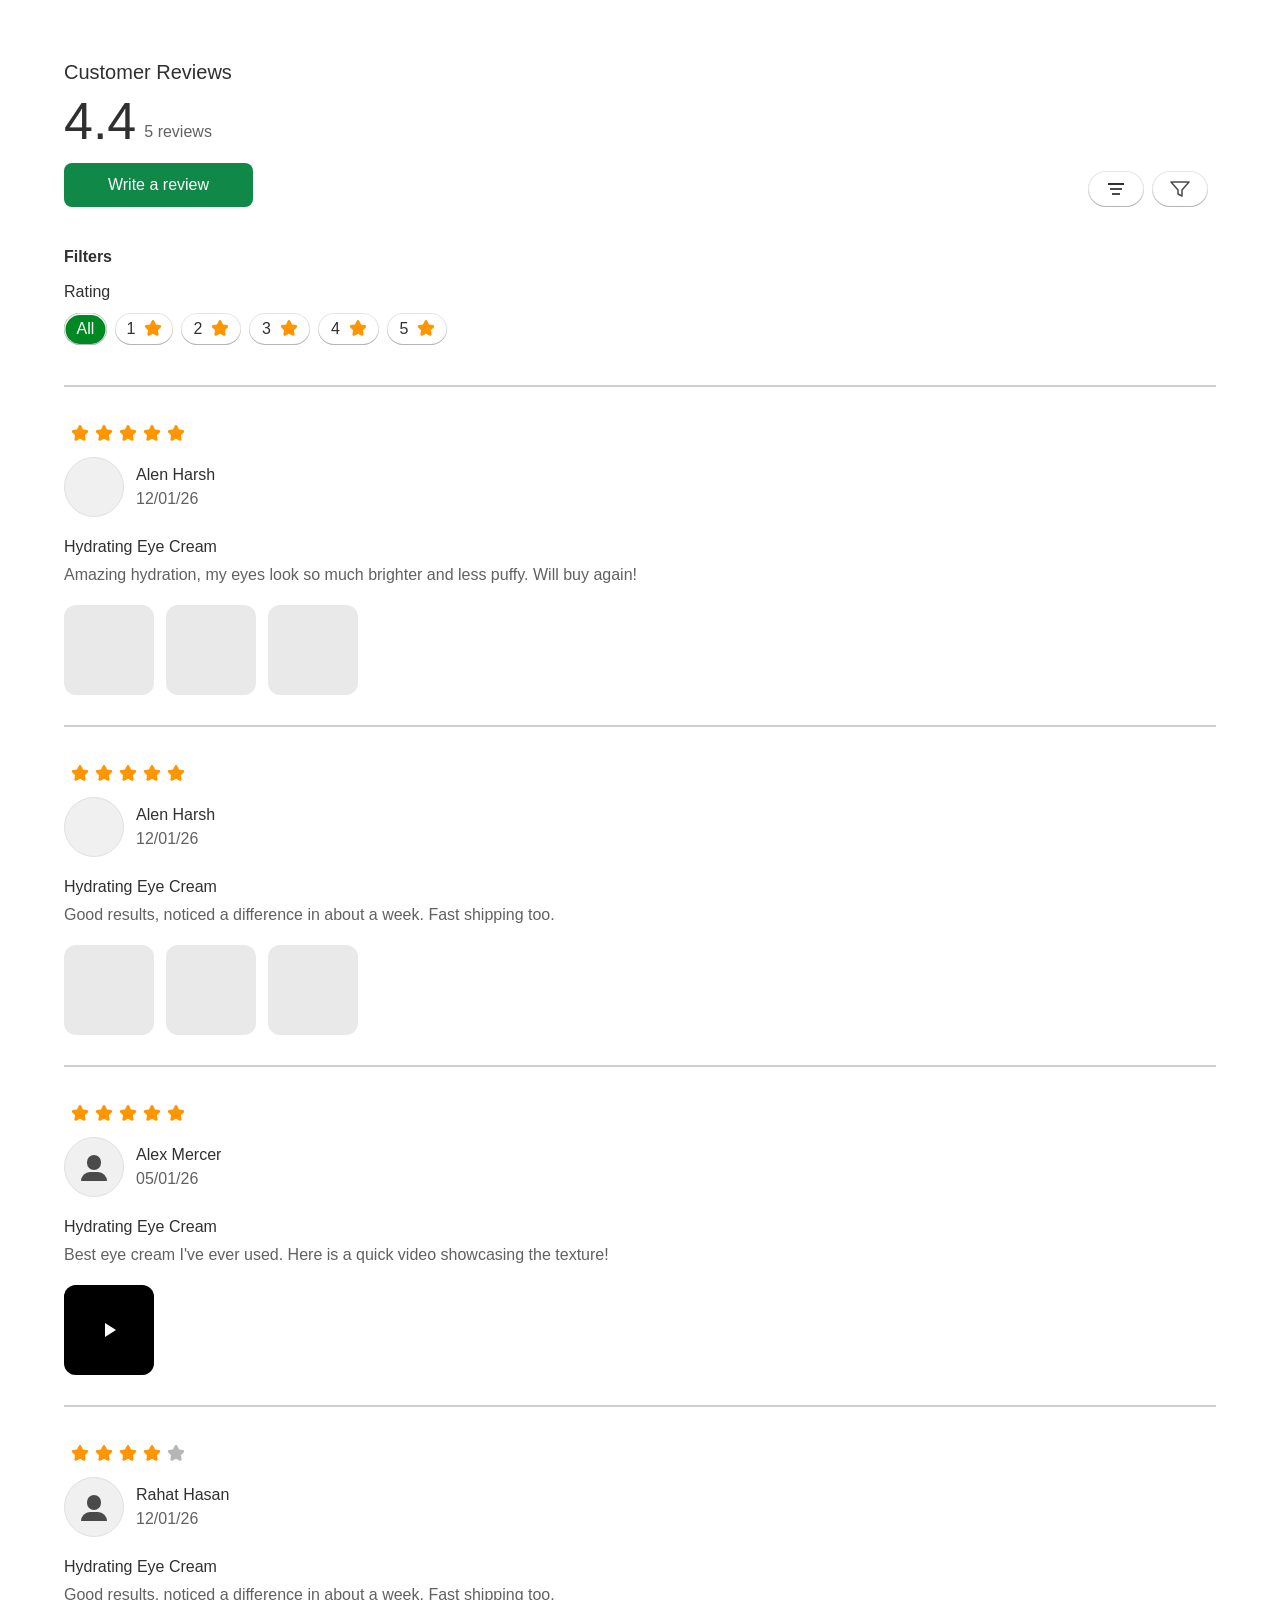
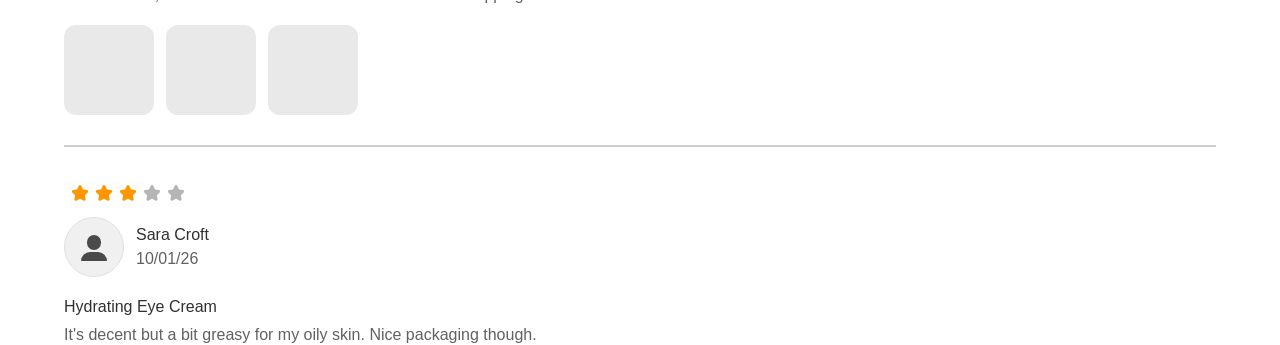
==== section-4/index.html @ df237d64 "updated sections" ====
<!doctype html>
<html lang="en">

<head>
    <meta charset="utf-8" />
    <title>Customer Reviews</title>
    <link rel="stylesheet" href="style.css">
</head>

<body>
    <style>
        [data-section="qorix-review-quick-review-widget"] {
            ---color-primray: #1c1c1c;
            ---color-secondary: #008923;
            ---color-gray: #616161;
        }
    </style>
    <section data-section="qorix-review-quick-review-widget">

        <div class="qr-frame">
            <div class="qr-container">
                <div class="qr-header">
                    <div class="qr-header-left">
                        <div class="qr-header-title-block">
                            <div class="qr-header-title-container">
                                <div class="qr-header-title">Customer Reviews</div>
                            </div>
                            <div class="qr-rating-row">
                                <div class="qr-rating-num-container">
                                    <span class="qr-rating-num">4.9</span>
                                </div>
                                <span class="qr-rating-meta">24 reviews</span>
                            </div>
                        </div>
                        <button class="qr-btn-green">
                            <span class="qr-btn-text">Write a review</span>
                        </button>
                    </div>
                    <div class="qr-header-right">
                        <button class="qr-icon-pill" title="Sort" id="qr-sort-btn">
                            <div class="qr-icon-sort">
                                <div class="qr-vector-sort-1"></div>
                                <div class="qr-vector-sort-3"></div>
                                <div class="qr-vector-sort-2"></div>
                            </div>
                        </button>
                        <button class="qr-icon-pill" title="Filter">
                            <svg class="qr-icon-filter" viewBox="0 0 24 24" fill="none"
                                xmlns="http://www.w3.org/2000/svg">
                                <path d="M3 5h18l-7 8v6l-4-2v-4z" stroke="#4A4A4A" stroke-width="1.5"
                                    stroke-linecap="round" stroke-linejoin="round" />
                            </svg>
                        </button>
                        <div class="qr-menu hidden" id="qr-sort-menu">
                            <button class="qr-menu-item active" data-sort="highest">
                                <div class="qr-menu-item-blank"></div>
                                <span class="qr-menu-item-text">Highest rating</span>
                            </button>
                            <button class="qr-menu-item" data-sort="lowest">
                                <div class="qr-menu-item-blank"></div>
                                <span class="qr-menu-item-text">Lowest rating</span>
                            </button>
                            <button class="qr-menu-item" data-sort="only-pictures">
                                <div class="qr-menu-item-blank"></div>
                                <span class="qr-menu-item-text">Only pictures</span>
                            </button>
                            <button class="qr-menu-item" data-sort="pictures-first">
                                <div class="qr-menu-item-blank"></div>
                                <span class="qr-menu-item-text">Pictures first</span>
                            </button>
                            <button class="qr-menu-item" data-sort="videos-first">
                                <div class="qr-menu-item-blank"></div>
                                <span class="qr-menu-item-text">Videos first</span>
                            </button>
                            <button class="qr-menu-item" data-sort="most-helpful">
                                <div class="qr-menu-item-blank"></div>
                                <span class="qr-menu-item-text">Most helpful</span>
                            </button>
                        </div>
                    </div>
                </div>

                <div class="qr-content-area">
                    <div class="qr-filters">
                        <div class="qr-filters-title">Filters</div>
                        <div class="qr-rating-filter-container">
                            <div class="qr-rating-label">Rating</div>
                            <div class="qr-filter-pills">
                                <button class="qr-pill qr-pill-all" data-filter="All">All</button>
                                <button class="qr-pill qr-pill-1" data-filter="1">1
                                    <div class="qr-star-filled">
                                        <svg width="24" height="24" viewBox="0 0 24 24" fill="none"
                                            xmlns="http://www.w3.org/2000/svg">
                                            <path
                                                d="M13.3536 4.94761C12.81 3.80761 11.19 3.80761 10.6464 4.94761L8.97842 8.44201L5.13962 8.94721C3.88922 9.11281 3.38762 10.6536 4.30322 11.5224L7.11122 14.1888L6.40682 17.9952C6.17642 19.236 7.48802 20.1888 8.59682 19.5876L12 17.7396L15.4032 19.5876C16.512 20.1888 17.8236 19.236 17.5932 17.9952L16.8888 14.1888L19.6968 11.5224C20.6112 10.6536 20.1108 9.11281 18.8604 8.94721L15.0204 8.44201L13.3536 4.94761Z"
                                                fill="#FF9500" />
                                        </svg>
                                    </div>
                                </button>
                                <button class="qr-pill qr-pill-2" data-filter="2">2
                                    <div class="qr-star-filled">
                                        <svg width="24" height="24" viewBox="0 0 24 24" fill="none"
                                            xmlns="http://www.w3.org/2000/svg">
                                            <path
                                                d="M13.3536 4.94761C12.81 3.80761 11.19 3.80761 10.6464 4.94761L8.97842 8.44201L5.13962 8.94721C3.88922 9.11281 3.38762 10.6536 4.30322 11.5224L7.11122 14.1888L6.40682 17.9952C6.17642 19.236 7.48802 20.1888 8.59682 19.5876L12 17.7396L15.4032 19.5876C16.512 20.1888 17.8236 19.236 17.5932 17.9952L16.8888 14.1888L19.6968 11.5224C20.6112 10.6536 20.1108 9.11281 18.8604 8.94721L15.0204 8.44201L13.3536 4.94761Z"
                                                fill="#FF9500" />
                                        </svg>
                                    </div>
                                </button>
                                <button class="qr-pill qr-pill-3" data-filter="3">3
                                    <div class="qr-star-filled">
                                        <svg width="24" height="24" viewBox="0 0 24 24" fill="none"
                                            xmlns="http://www.w3.org/2000/svg">
                                            <path
                                                d="M13.3536 4.94761C12.81 3.80761 11.19 3.80761 10.6464 4.94761L8.97842 8.44201L5.13962 8.94721C3.88922 9.11281 3.38762 10.6536 4.30322 11.5224L7.11122 14.1888L6.40682 17.9952C6.17642 19.236 7.48802 20.1888 8.59682 19.5876L12 17.7396L15.4032 19.5876C16.512 20.1888 17.8236 19.236 17.5932 17.9952L16.8888 14.1888L19.6968 11.5224C20.6112 10.6536 20.1108 9.11281 18.8604 8.94721L15.0204 8.44201L13.3536 4.94761Z"
                                                fill="#FF9500" />
                                        </svg>
                                    </div>
                                </button>
                                <button class="qr-pill qr-pill-4" data-filter="4">4
                                    <div class="qr-star-filled">
                                        <svg width="24" height="24" viewBox="0 0 24 24" fill="none"
                                            xmlns="http://www.w3.org/2000/svg">
                                            <path
                                                d="M13.3536 4.94761C12.81 3.80761 11.19 3.80761 10.6464 4.94761L8.97842 8.44201L5.13962 8.94721C3.88922 9.11281 3.38762 10.6536 4.30322 11.5224L7.11122 14.1888L6.40682 17.9952C6.17642 19.236 7.48802 20.1888 8.59682 19.5876L12 17.7396L15.4032 19.5876C16.512 20.1888 17.8236 19.236 17.5932 17.9952L16.8888 14.1888L19.6968 11.5224C20.6112 10.6536 20.1108 9.11281 18.8604 8.94721L15.0204 8.44201L13.3536 4.94761Z"
                                                fill="#FF9500" />
                                        </svg>
                                    </div>
                                </button>
                                <button class="qr-pill qr-pill-5" data-filter="5">5
                                    <div class="qr-star-filled">
                                        <svg width="24" height="24" viewBox="0 0 24 24" fill="none"
                                            xmlns="http://www.w3.org/2000/svg">
                                            <path
                                                d="M13.3536 4.94761C12.81 3.80761 11.19 3.80761 10.6464 4.94761L8.97842 8.44201L5.13962 8.94721C3.88922 9.11281 3.38762 10.6536 4.30322 11.5224L7.11122 14.1888L6.40682 17.9952C6.17642 19.236 7.48802 20.1888 8.59682 19.5876L12 17.7396L15.4032 19.5876C16.512 20.1888 17.8236 19.236 17.5932 17.9952L16.8888 14.1888L19.6968 11.5224C20.6112 10.6536 20.1108 9.11281 18.8604 8.94721L15.0204 8.44201L13.3536 4.94761Z"
                                                fill="#FF9500" />
                                        </svg>
                                    </div>
                                </button>

                            </div>
                            </button>
                        </div>
                    </div>
                </div>
                <div class="qr-reviews">
                    <div class="qr-line-9"></div>
                    <div class="qr-reviews-list">
                        <!-- Dynamic reviews will be rendered here -->
                    </div>
                </div>
            </div>
        </div>
        <div class="qr-modal-overlay hidden" id="qr-modal-overlay"></div>
        <aside class="qr-form-card hidden">
            <div class="qr-form-header">
                <div class="qr-form-title-designation">
                    <div class="qr-form-avatar">
                        <div class="qr-form-avatar-icon-container">
                            <svg viewBox="0 0 24 24" fill="none" stroke="#FFFFFF" stroke-width="1.5"
                                stroke-linecap="round" stroke-linejoin="round">
                                <path d="M12 20h9" />
                                <path d="M16.5 3.5a2.121 2.121 0 1 1 3 3L7 19l-4 1 1-4z" />
                            </svg>
                        </div>
                    </div>
                    <div class="qr-form-title-text-block">
                        <div class="qr-form-title-row">
                            <div class="qr-form-title-text">How was your experience?</div>
                        </div>
                        <div class="qr-form-subtitle-text">Your feedback helps others</div>
                    </div>
                </div>
                <div class="qr-form-close-btn-container">
                    <button class="qr-form-close-btn" aria-label="Close">
                        <svg viewBox="0 0 24 24" fill="none" stroke="#000" stroke-width="1.5" stroke-linecap="round">
                            <line x1="6" y1="6" x2="18" y2="18" />
                            <line x1="18" y1="6" x2="6" y2="18" />
                        </svg>
                    </button>
                </div>
            </div>
            <div class="qr-form-rating-field">
                <div class="qr-form-rating-label">Your rating *</div>
                <div class="qr-form-rating-stars-row">
                    <div class="qr-form-star-item">
                        <svg viewBox="0 0 24 24" fill="none" xmlns="http://www.w3.org/2000/svg">
                            <path
                                d="M12 2L14.85 8.4L21.85 9.1L16.6 13.9L18.1 20.8L12 17.2L5.9 20.8L7.4 13.9L2.15 9.1L9.15 8.4L12 2Z" />
                        </svg>
                    </div>
                    <div class="qr-form-star-item">
                        <svg viewBox="0 0 24 24" fill="none" xmlns="http://www.w3.org/2000/svg">
                            <path
                                d="M12 2L14.85 8.4L21.85 9.1L16.6 13.9L18.1 20.8L12 17.2L5.9 20.8L7.4 13.9L2.15 9.1L9.15 8.4L12 2Z" />
                        </svg>
                    </div>
                    <div class="qr-form-star-item">
                        <svg viewBox="0 0 24 24" fill="none" xmlns="http://www.w3.org/2000/svg">
                            <path
                                d="M12 2L14.85 8.4L21.85 9.1L16.6 13.9L18.1 20.8L12 17.2L5.9 20.8L7.4 13.9L2.15 9.1L9.15 8.4L12 2Z" />
                        </svg>
                    </div>
                    <div class="qr-form-star-item">
                        <svg viewBox="0 0 24 24" fill="none" xmlns="http://www.w3.org/2000/svg">
                            <path
                                d="M12 2L14.85 8.4L21.85 9.1L16.6 13.9L18.1 20.8L12 17.2L5.9 20.8L7.4 13.9L2.15 9.1L9.15 8.4L12 2Z" />
                        </svg>
                    </div>
                    <div class="qr-form-star-item">
                        <svg viewBox="0 0 24 24" fill="none" xmlns="http://www.w3.org/2000/svg">
                            <path
                                d="M12 2L14.85 8.4L21.85 9.1L16.6 13.9L18.1 20.8L12 17.2L5.9 20.8L7.4 13.9L2.15 9.1L9.15 8.4L12 2Z" />
                        </svg>
                    </div>
                </div>
            </div>
            <div class="qr-form-review-field">
                <div class="qr-form-review-label">Your review *</div>
                <div class="qr-form-textarea-container">
                    <textarea class="qr-form-textarea"
                        placeholder="Tell us what you loved or didn’t like..."></textarea>
                </div>
            </div>
            <div class="qr-form-name-email-row">
                <div class="qr-form-name-field">
                    <div class="qr-form-name-label">Your name *</div>
                    <div class="qr-form-input-container">
                        <input class="qr-form-input" type="text" placeholder="Enter your name" />
                    </div>
                </div>
                <div class="qr-form-email-field">
                    <div class="qr-form-email-label">Email (Optional)</div>
                    <div class="qr-form-input-container">
                        <input class="qr-form-input" type="email" placeholder="Enter your email" />
                    </div>
                </div>
            </div>
            <div class="qr-form-media-field">
                <div class="qr-form-media-inner-container">
                    <div class="qr-form-media-label">Add media (optional)</div>
                    <div class="qr-form-upload-row">
                        <div class="qr-form-upload-main">
                            <div class="qr-form-upload-main-inner">
                                <div class="qr-form-upload-icon-container">
                                    <svg viewBox="0 0 24 24" fill="none" stroke="#303030" stroke-width="1.5"
                                        stroke-linecap="round" stroke-linejoin="round">
                                        <path d="M12 16V4" />
                                        <path d="M6 10l6-6 6 6" />
                                        <path d="M4 20h16" />
                                    </svg>
                                </div>
                                <div class="qr-form-upload-text-block">
                                    <div class="qr-form-upload-title-text">Click to upload or drag and drop</div>
                                    <div class="qr-form-upload-sub-text">JPG, PNG, MP4, MOV up to 20MB each</div>
                                </div>
                            </div>
                        </div>
                        <div class="qr-form-upload-more">
                            <div class="qr-form-upload-more-inner">
                                <div class="qr-form-upload-more-icon-container">
                                    <svg viewBox="0 0 24 24" fill="none" stroke="#303030" stroke-width="1.5"
                                        stroke-linecap="round">
                                        <line x1="12" y1="5" x2="12" y2="19" />
                                        <line x1="5" y1="12" x2="19" y2="12" />
                                    </svg>
                                </div>
                                <div class="qr-form-upload-more-text">Add more</div>
                            </div>
                        </div>
                    </div>
                </div>
            </div>
            <!-- Submit review button and footer are positioned at the bottom of the modal -->
            <button class="qr-form-submit-btn">
                <span class="qr-form-submit-btn-text">Submit review</span>
            </button>
            <div class="qr-form-footer">
                <div class="qr-form-footer-lock-block">
                    <div class="qr-form-footer-lock-icon">
                        <svg viewBox="0 0 24 24" fill="none" stroke="#616161" stroke-width="1.5" stroke-linecap="round"
                            stroke-linejoin="round">
                            <rect x="4.5" y="10.5" width="15" height="11" rx="2" />
                            <path d="M8 10.5V7a4 4 0 0 1 8 0v3.5" />
                        </svg>
                    </div>
                    <div class="qr-form-footer-lock-text">No account required</div>
                </div>
                <div class="qr-form-footer-bullet">·</div>
                <div class="qr-form-footer-public-text">Your review is public</div>
            </div>
        </aside>
        </div>


    </section>

    <script>

        window.qorixReviewQuickReviewWidget = [
            {
                id: 1,
                rating: 4,
                userName: "Rahat Hasan",
                userAvatar: null,
                date: "12/01/26",
                productName: "Hydrating Eye Cream",
                body: "Good results, noticed a difference in about a week. Fast shipping too.",
                media: [
                    { type: "image", url: "https://images.unsplash.com/photo-1608248597279-f99d160bfcbc?auto=format&fit=crop&w=300&h=300&q=80" },
                    { type: "image", url: "https://images.unsplash.com/photo-1612817288484-6f916006741a?auto=format&fit=crop&w=300&h=300&q=80" },
                    { type: "image", url: "https://images.unsplash.com/photo-1620916566398-39f1143ab7be?auto=format&fit=crop&w=300&h=300&q=80" }
                ],
                helpfulCount: 5,
                voted: false
            },
            {
                id: 2,
                rating: 5,
                userName: "Alen Harsh",
                userAvatar: "https://images.unsplash.com/photo-1535713875002-d1d0cf377fde?auto=format&fit=crop&w=60&h=60&q=80",
                date: "12/01/26",
                productName: "Hydrating Eye Cream",
                body: "Amazing hydration, my eyes look so much brighter and less puffy. Will buy again!",
                media: [
                    { type: "image", url: "https://images.unsplash.com/photo-1608248597279-f99d160bfcbc?auto=format&fit=crop&w=300&h=300&q=80" },
                    { type: "image", url: "https://images.unsplash.com/photo-1612817288484-6f916006741a?auto=format&fit=crop&w=300&h=300&q=80" },
                    { type: "image", url: "https://images.unsplash.com/photo-1620916566398-39f1143ab7be?auto=format&fit=crop&w=300&h=300&q=80" }
                ],
                helpfulCount: 12,
                voted: false
            },
            {
                id: 3,
                rating: 5,
                userName: "Alen Harsh",
                userAvatar: "https://images.unsplash.com/photo-1535713875002-d1d0cf377fde?auto=format&fit=crop&w=60&h=60&q=80",
                date: "12/01/26",
                productName: "Hydrating Eye Cream",
                body: "Good results, noticed a difference in about a week. Fast shipping too.",
                media: [
                    { type: "image", url: "https://images.unsplash.com/photo-1608248597279-f99d160bfcbc?auto=format&fit=crop&w=300&h=300&q=80" },
                    { type: "image", url: "https://images.unsplash.com/photo-1612817288484-6f916006741a?auto=format&fit=crop&w=300&h=300&q=80" },
                    { type: "image", url: "https://images.unsplash.com/photo-1620916566398-39f1143ab7be?auto=format&fit=crop&w=300&h=300&q=80" }
                ],
                helpfulCount: 8,
                voted: false
            },
            {
                id: 4,
                rating: 3,
                userName: "Sara Croft",
                userAvatar: null,
                date: "10/01/26",
                productName: "Hydrating Eye Cream",
                body: "It's decent but a bit greasy for my oily skin. Nice packaging though.",
                media: [],
                helpfulCount: 2,
                voted: false
            },
            {
                id: 5,
                rating: 5,
                userName: "Alex Mercer",
                userAvatar: null,
                date: "05/01/26",
                productName: "Hydrating Eye Cream",
                body: "Best eye cream I've ever used. Here is a quick video showcasing the texture!",
                media: [
                    { type: "video", url: "https://assets.mixkit.co/videos/preview/mixkit-skin-cream-being-applied-41882-large.mp4" }
                ],
                helpfulCount: 15,
                voted: false
            }
        ];
        document.addEventListener('DOMContentLoaded', () => {
            const writeReviewBtn = document.querySelector('.qr-btn-green');
            const formCard = document.querySelector('.qr-form-card');
            const closeFormBtn = document.querySelector('.qr-form-close-btn');
            const modalOverlay = document.getElementById('qr-modal-overlay');
            const filterPills = document.querySelectorAll('.qr-pill');
            const modalStars = document.querySelectorAll('.qr-form-star-item');
            const submitBtn = document.querySelector('.qr-form-submit-btn');
            const sortBtn = document.getElementById('qr-sort-btn');
            const sortMenu = document.getElementById('qr-sort-menu');
            const menuItems = document.querySelectorAll('.qr-menu-item');

            let selectedRating = 0;
            // Restore sort & filter from sessionStorage so selections survive page refreshes
            let currentFilter = sessionStorage.getItem('qr_filter') || 'All';
            let currentSort = sessionStorage.getItem('qr_sort') || 'highest';

            // Initial reviews dataset
            const reviewsData = window.qorixReviewQuickReviewWidget || [];

            // Render Reviews lists
            function renderReviews() {
                const listContainer = document.querySelector('.qr-reviews-list');
                listContainer.innerHTML = '';

                // Calculate dynamic average and total reviews
                const totalReviews = reviewsData.length;
                const totalRating = reviewsData.reduce((sum, r) => sum + r.rating, 0);
                const averageRating = totalReviews > 0 ? (totalRating / totalReviews).toFixed(1) : '0.0';

                // Update storefront header metrics
                document.querySelector('.qr-rating-num').innerText = averageRating;
                document.querySelector('.qr-rating-meta').innerText = `${totalReviews} ${totalReviews === 1 ? 'review' : 'reviews'}`;

                // Filter
                let processedReviews = [...reviewsData];
                if (currentFilter !== 'All') {
                    processedReviews = processedReviews.filter(r => r.rating === parseInt(currentFilter));
                }

                if (currentSort === 'only-pictures') {
                    processedReviews = processedReviews.filter(r => r.media && r.media.length > 0);
                }

                // Sort
                processedReviews.sort((a, b) => {
                    if (currentSort === 'highest') {
                        return b.rating - a.rating;
                    } else if (currentSort === 'lowest') {
                        return a.rating - b.rating;
                    } else if (currentSort === 'pictures-first') {
                        const aHasImg = a.media && a.media.some(m => m.type === 'image') ? 1 : 0;
                        const bHasImg = b.media && b.media.some(m => m.type === 'image') ? 1 : 0;
                        return bHasImg - aHasImg;
                    } else if (currentSort === 'videos-first') {
                        const aHasVid = a.media && a.media.some(m => m.type === 'video') ? 1 : 0;
                        const bHasVid = b.media && b.media.some(m => m.type === 'video') ? 1 : 0;
                        return bHasVid - aHasVid;
                    } else if (currentSort === 'most-helpful') {
                        return b.helpfulCount - a.helpfulCount;
                    }
                    return 0;
                });

                if (processedReviews.length === 0) {
                    listContainer.innerHTML = '<div class="qr-no-reviews">No reviews found matching the filters.</div>';
                    return;
                }

                // Populate list
                processedReviews.forEach((review, index) => {
                    const reviewItem = document.createElement('div');
                    reviewItem.className = 'qr-review-item';
                    reviewItem.setAttribute('data-rating', review.rating);

                    // Stars HTML
                    let starsHtml = '';
                    for (let i = 1; i <= 5; i++) {
                        const fill = i <= review.rating ? '#FF9500' : '#B5B5B5';
                        starsHtml += `
                            <div class="qr-review-star-item">
                               <svg width="24" height="24" viewBox="0 0 24 24" fill="none" xmlns="http://www.w3.org/2000/svg">
                                <path d="M13.3536 4.94761C12.81 3.80761 11.19 3.80761 10.6464 4.94761L8.97842 8.44201L5.13962 8.94721C3.88922 9.11281 3.38762 10.6536 4.30322 11.5224L7.11122 14.1888L6.40682 17.9952C6.17642 19.236 7.48802 20.1888 8.59682 19.5876L12 17.7396L15.4032 19.5876C16.512 20.1888 17.8236 19.236 17.5932 17.9952L16.8888 14.1888L19.6968 11.5224C20.6112 10.6536 20.1108 9.11281 18.8604 8.94721L15.0204 8.44201L13.3536 4.94761Z" fill="${fill}"/>
                                </svg></div>
                            `;
                    }

                    // Avatar HTML
                    let avatarHtml = '';
                    if (review.userAvatar) {
                        avatarHtml = `<div class="qr-review-avatar" style="background-image: url('${review.userAvatar}'); background-size: cover; background-position: center;"></div>`;
                    } else {
                        avatarHtml = `
                            <div class="qr-review-avatar qr-avatar-rahat">
                                <div class="qr-user-placeholder-icon">
                                    <div class="qr-user-placeholder-vector-1"></div>
                                    <div class="qr-user-placeholder-vector-2"></div>
                                </div>
                            </div>
                        `;
                    }

                    // Media HTML
                    let mediaHtml = '';
                    if (review.media && review.media.length > 0) {
                        mediaHtml = '<div class="qr-review-media-row">';
                        review.media.forEach(m => {
                            if (m.type === 'video') {
                                mediaHtml += `
                                    <div class="qr-review-thumb-video">
                                        <video src="${m.url}" muted playsinline loop></video>
                                        <div class="qr-video-play-overlay">
                                            <svg viewBox="0 0 24 24" fill="#FFFFFF">
                                                <path d="M8 5v14l11-7z"/>
                                            </svg>
                                        </div>
                                    </div>
                                `;
                            } else {
                                mediaHtml += `<div class="qr-review-thumb" style="background-image: url('${m.url}');"></div>`;
                            }
                        });
                        mediaHtml += '</div>';
                    }

                    reviewItem.innerHTML = `
                        <div class="qr-review-stars-user-block">
                            <div class="qr-review-stars-row">
                                ${starsHtml}
                            </div>
                            <div class="qr-review-user-row">
                                <div class="qr-review-user-meta-block">
                                    ${avatarHtml}
                                    <div class="qr-review-user-text-block">
                                        <div class="qr-review-user-name">${escapeHtml(review.userName)}</div>
                                        <div class="qr-review-user-date">${review.date}</div>
                                    </div>
                                </div>
                            </div>
                        </div>
                        <div class="qr-review-text-block">
                            <div class="qr-review-product-name">${escapeHtml(review.productName)}</div>
                            <div class="qr-review-body-text">${escapeHtml(review.body)}</div>
                        </div>
                        ${mediaHtml}
                    `;

                    listContainer.appendChild(reviewItem);

                    // Divider
                    if (index < processedReviews.length - 1) {
                        const divider = document.createElement('div');
                        divider.className = 'qr-review-divider';
                        listContainer.appendChild(divider);
                    }
                });

                // Attach video overlay controls
                document.querySelectorAll('.qr-review-thumb-video').forEach(wrapper => {
                    const video = wrapper.querySelector('video');
                    const playOverlay = wrapper.querySelector('.qr-video-play-overlay');

                    wrapper.addEventListener('click', (e) => {
                        e.stopPropagation();
                        if (video.paused) {
                            video.play();
                            playOverlay.classList.add('hidden');
                        } else {
                            video.pause();
                            playOverlay.classList.remove('hidden');
                        }
                    });
                });
            }

            function escapeHtml(text) {
                const map = {
                    '&': '&amp;',
                    '<': '&lt;',
                    '>': '&gt;',
                    '"': '&quot;',
                    "'": '&#039;'
                };
                return text.replace(/[&<>"']/g, function (m) { return map[m]; });
            }

            // Modal Controls
            const openModal = () => {
                formCard.classList.remove('hidden');
                modalOverlay.classList.remove('hidden');
                document.body.style.overflow = 'hidden'; // Prevent main page scrolling
            };

            const closeModal = () => {
                formCard.classList.add('hidden');
                modalOverlay.classList.add('hidden');
                document.body.style.overflow = ''; // Restore main page scrolling
            };

            writeReviewBtn.addEventListener('click', openModal);
            closeFormBtn.addEventListener('click', closeModal);
            modalOverlay.addEventListener('click', closeModal);

            // Restore active filter pill from sessionStorage using data-filter attribute
            filterPills.forEach(pill => {
                const pillFilter = pill.getAttribute('data-filter');
                if (pillFilter === currentFilter) {
                    filterPills.forEach(p => p.classList.remove('active'));
                    pill.classList.add('active');
                }
            });

            // Filter pills logic
            filterPills.forEach(pill => {
                pill.addEventListener('click', () => {
                    filterPills.forEach(p => p.classList.remove('active'));
                    pill.classList.add('active');
                    currentFilter = pill.getAttribute('data-filter');
                    sessionStorage.setItem('qr_filter', currentFilter);
                    renderReviews();
                });
            });

            // Stars Selection Logic
            modalStars.forEach((star, index) => {
                star.addEventListener('mouseover', () => {
                    highlightStars(index + 1);
                });

                star.addEventListener('mouseout', () => {
                    highlightStars(selectedRating);
                });

                star.addEventListener('click', () => {
                    selectedRating = index + 1;
                    highlightStars(selectedRating);
                });
            });

            function highlightStars(rating) {
                modalStars.forEach((star, index) => {
                    if (index < rating) {
                        star.classList.add('selected');
                    } else {
                        star.classList.remove('selected');
                    }
                });
            }

            // Restore active sort menu item from sessionStorage
            menuItems.forEach(item => {
                if (item.getAttribute('data-sort') === currentSort) {
                    menuItems.forEach(i => i.classList.remove('active'));
                    item.classList.add('active');
                }
            });

            // Sort Menu Toggle & Selection logic
            sortBtn.addEventListener('click', (e) => {
                e.stopPropagation();
                sortMenu.classList.toggle('hidden');
            });

            menuItems.forEach(item => {
                item.addEventListener('click', (e) => {
                    e.stopPropagation();
                    menuItems.forEach(i => i.classList.remove('active'));
                    item.classList.add('active');
                    sortMenu.classList.add('hidden');

                    currentSort = item.getAttribute('data-sort');
                    sessionStorage.setItem('qr_sort', currentSort);
                    renderReviews();
                });
            });

            document.addEventListener('click', (e) => {
                if (!sortMenu.classList.contains('hidden') &&
                    !sortMenu.contains(e.target) &&
                    !sortBtn.contains(e.target)) {
                    sortMenu.classList.add('hidden');
                }
            });

            // Review Submission Logic
            submitBtn.addEventListener('click', (e) => {
                e.preventDefault();

                const reviewText = document.querySelector('.qr-form-textarea').value.trim();
                const nameInput = document.querySelector('.qr-form-input[placeholder="Enter your name"]');
                const emailInput = document.querySelector('.qr-form-input[placeholder="Enter your email"]');
                const name = nameInput.value.trim();
                const email = emailInput.value.trim();

                // Validations
                if (selectedRating === 0) {
                    alert('Please select a rating star.');
                    return;
                }
                if (reviewText === '') {
                    alert('Please enter your review text.');
                    return;
                }
                if (name === '') {
                    alert('Please enter your name.');
                    return;
                }

                const newReview = {
                    id: reviewsData.length + 1,
                    rating: selectedRating,
                    userName: name,
                    userAvatar: null,
                    date: new Date().toLocaleDateString('en-US'),
                    productName: "Hydrating Eye Cream",
                    body: reviewText,
                    media: []
                };

                // Submit state
                submitBtn.disabled = true;
                const submitText = document.querySelector('.qr-form-submit-btn-text');
                const originalText = submitText.innerText;
                submitText.innerText = 'Submitting...';

                // Simulated API call (delay of 600ms for premium feels)
                setTimeout(() => {
                    reviewsData.unshift(newReview);

                    // Reset Form
                    document.querySelector('.qr-form-textarea').value = '';
                    nameInput.value = '';
                    emailInput.value = '';
                    selectedRating = 0;
                    highlightStars(0);

                    // Re-render
                    renderReviews();

                    // Close modal
                    closeModal();

                    // Reset submit button state
                    submitBtn.disabled = false;
                    submitText.innerText = originalText;

                    alert('Thank you! Your review has been submitted successfully.');
                }, 600);
            });

            // Initial Render
            renderReviews();
        });
    </script>
</body>

</html>
---- section-4/style.css ----
* {
  box-sizing: border-box;
  margin: 0;
  padding: 0;
  font-family: 'Inter', sans-serif;
}

body {
  /* min-height: 1600px; */
  position: relative;
  margin: 0;
}

/* Frame 335 (Outer wrapper) */
.qr-frame {
  position: relative;
  width: 100%;
  min-height: 100vh;
  margin-top: 60px;
  background: #FFFFFF;
}

/* Frame 443 (Centered inner content wrapper) */
.qr-container {
  display: flex;
  flex-direction: column;
  align-items: center;
  padding: 0px;
  gap: 40px;
  width: 90vw;
  max-width: 1240px;
  height: auto;
  margin: auto;
}

/* Frame 442 (Header bar) */
.qr-header {
  display: flex;
  flex-direction: row;
  justify-content: space-between;
  align-items: flex-end;
  padding: 0px;

  width: 100%;
  height: auto;

  flex: none;
  order: 0;
  align-self: stretch;
  flex-grow: 0;
}

/* Frame 441 */
.qr-header-left {
  display: flex;
  flex-direction: column;
  align-items: flex-start;
  padding: 0px;
  gap: 21px;

  width: 100%;
  max-width: 352px;
  height: auto;

  flex: none;
  order: 0;
  flex-grow: 0;
}

/* Frame 339 */
.qr-header-title-block {
  display: flex;
  flex-direction: column;
  align-items: flex-start;
  padding: 0px;
  gap: 16px;

  width: 100%;
  max-width: 352px;
  height: auto;

  flex: none;
  order: 0;
  align-self: stretch;
  flex-grow: 0;
}

/* Frame 383 */
.qr-header-title-container {
  display: flex;
  flex-direction: column;
  align-items: flex-start;
  padding: 0px;
  gap: 12px;

  width: 100%;
  max-width: 352px;
  height: auto;

  flex: none;
  order: 0;
  align-self: stretch;
  flex-grow: 0;
}

/* Customer Reviews */
.qr-header-title {
  width: 100%;
  max-width: 352px;
  height: auto;



  font-weight: 500;
  font-size: 20px;
  line-height: 24px;

  color: #303030;

  flex: none;
  order: 0;
  align-self: stretch;
  flex-grow: 0;
}

/* Frame 328 */
.qr-rating-row {
  display: flex;
  flex-direction: row;
  align-items: flex-end;
  padding: 0px;
  gap: 8px;

  width: 100%;
  max-width: 352px;
  height: auto;

  flex: none;
  order: 1;
  align-self: stretch;
  flex-grow: 0;
}

/* Frame 254 */
.qr-rating-num-container {
  display: flex;
  flex-direction: row;
  justify-content: center;
  align-items: center;
  padding: 0px;

  width: auto;
  height: auto;

  flex: none;
  order: 0;
  flex-grow: 0;
}

/* 4.9 */
.qr-rating-num {
  width: auto;
  height: auto;



  font-weight: 500;
  font-size: 52px;
  line-height: 42px;
  display: flex;
  align-items: center;
  text-align: center;

  color: #303030;

  flex: none;
  order: 0;
  flex-grow: 0;
}

/* 24 reviews */
.qr-rating-meta {
  width: 84px;
  height: 20px;



  font-weight: 500;
  font-size: 1rem;
  line-height: 20px;
  display: flex;
  align-items: center;
  text-align: center;

  color: #616161;

  flex: none;
  order: 1;
  flex-grow: 0;
}

/* Frame 394 */
.qr-btn-green {
  display: flex;
  flex-direction: row;
  justify-content: center;
  align-items: center;
  padding: 12px 40px;
  gap: 10px;

  width: 189px;
  height: 44px;

  background: #108848;
  border-radius: 8px;
  border: none;
  cursor: pointer;

  flex: none;
  order: 1;
  flex-grow: 0;
}

/* Write a review */
.qr-btn-text {
  width: 109px;
  height: 20px;



  font-weight: 500;
  font-size: 1rem;
  line-height: 20px;

  color: #FFFFFF;

  flex: none;
  order: 0;
  flex-grow: 0;
}

/* Frame 416 */
.qr-header-right {
  display: flex;
  flex-direction: row;
  align-items: flex-start;
  padding: 0px;
  gap: 8px;
  position: relative;

  width: 128px;
  height: 36px;

  flex: none;
  order: 1;
  flex-grow: 0;
}

/* Button */
.qr-icon-pill {
  display: flex;
  flex-direction: row;
  justify-content: center;
  align-items: center;
  padding: 6px 16px;
  gap: 2px;

  width: 56px;
  height: 36px;

  background: #FFFFFF;
  box-shadow: inset 0px -1px 0px #B5B5B5, inset 0px 0px 0px 1px rgba(0, 0, 0, 0.1), inset 0px 0.5px 0px 1.5px #FFFFFF;
  border-radius: 99px;
  border: none;
  cursor: pointer;
  position: relative;

  flex: none;
  order: 0;
  flex-grow: 0;
}

.qr-icon-pill+.qr-icon-pill {
  order: 1;
}

/* Icon */
.qr-icon-sort {
  width: 24px;
  height: 24px;
  position: relative;

  flex: none;
  order: 0;
  flex-grow: 0;
}

/* Vector */
.qr-vector-sort-1 {
  position: absolute;
  left: 15%;
  right: 15%;
  top: 26.25%;
  bottom: 66.25%;

  background: #303030;
}

/* Vector */
.qr-vector-sort-2 {
  position: absolute;
  left: 33.75%;
  right: 33.75%;
  top: 66.25%;
  bottom: 26.25%;

  background: #4A4A4A;
}

/* Vector */
.qr-vector-sort-3 {
  position: absolute;
  left: 23.75%;
  right: 23.75%;
  top: 46.25%;
  bottom: 46.25%;

  background: #4A4A4A;
}

/* Frame (Filter Icon) */
.qr-icon-filter {
  position: absolute;
  width: 24px;
  height: 24px;
  left: calc(50% - 24px/2);
  top: calc(50% - 24px/2);

  flex: none;
  order: 0;
  flex-grow: 0;
}

/* Frame 440 */
.qr-content-area {
  display: flex;
  flex-direction: column;
  align-items: flex-start;
  padding: 0px;
  gap: 30px;

  width: 100%;
  height: auto;

  flex: none;
  order: 1;
  align-self: stretch;
  flex-grow: 0;
}

/* Frame 437 */
.qr-filters {
  display: flex;
  flex-direction: column;
  align-items: flex-start;
  padding: 0px;
  gap: 16px;

  width: 100%;
  max-width: 383px;
  height: auto;

  flex: none;
  order: 0;
  flex-grow: 0;
}

/* Filters Title */
.qr-filters-title {
  width: 383px;
  height: 19px;



  font-weight: 600;
  font-size: 1rem;
  line-height: 19px;

  color: #303030;

  flex: none;
  order: 0;
  align-self: stretch;
  flex-grow: 0;
}

/* Frame 439 */
.qr-rating-filter-container {
  display: flex;
  flex-direction: column;
  align-items: flex-start;
  padding: 0px;
  gap: 12px;

  width: 100%;
  height: auto;

  flex: none;
  order: 1;
  align-self: stretch;
  flex-grow: 0;
}

/* Rating Label */
.qr-rating-label {
  width: 383px;
  height: 19px;




  font-size: 1rem;
  line-height: 19px;

  color: #303030;

  flex: none;
  order: 0;
  align-self: stretch;
  flex-grow: 0;
}

/* Frame 438 */
.qr-filter-pills {
  display: flex;
  flex-direction: row;
  align-items: flex-start;
  padding: 0px;
  gap: 8px;

  width: 100%;
  height: auto;
  flex-wrap: wrap;

  flex: none;
  order: 1;
  flex-grow: 0;
}

/* Button */
.qr-pill {
  display: flex;
  flex-direction: row;
  justify-content: center;
  align-items: center;
  padding: 4px 12px;
  gap: 2px;
  height: 32px;
  background: #FFFFFF;
  box-shadow: inset 0px -1px 0px #B5B5B5, inset 0px 0px 0px 1px rgba(0, 0, 0, 0.1), inset 0px 0.5px 0px 1.5px #FFFFFF;
  border-radius: 99px;
  border: none;
  cursor: pointer;



  font-size: 1rem;
  line-height: 16px;

  color: #303030;

  flex: none;
  align-self: stretch;
  flex-grow: 0;
}

.qr-pill-all {
  width: 43px;
}

.qr-pill-1 {
  width: 58px;
}

.qr-pill-2 {
  width: 60px;
}

.qr-pill-3 {
  width: 61px;
}

.qr-pill-4 {
  width: 61px;
}

.qr-pill-5 {
  width: 60px;
}

.qr-pill.active {
  background: var(---color-secondary);
  color: #FFFFFF;
}

/* Star inside pill */
.qr-pill .qr-star-filled {
  width: 24px;
  height: 24px;
  position: relative;
  display: inline-flex;
  align-items: center;
  justify-content: center;

  flex: none;
  order: 1;
  flex-grow: 0;
}

.qr-pill .qr-star-filled svg {
  position: absolute;
  left: 15.97%;
  right: 15.98%;
  /* top: 17.05%; */
  bottom: 2.61%;
  width: 24px;
  height: 24px;
}

/* Frame 436 */
.qr-reviews {
  display: flex;
  flex-direction: column;
  align-items: flex-start;
  padding: 0px;
  gap: 30px;

  width: 100%;
  height: auto;

  flex: none;
  order: 1;
  align-self: stretch;
  flex-grow: 0;
}

/* Line 9 */
.qr-line-9 {
  width: 100%;
  height: 0px;
  border: 1px solid #CFCFCF;

  flex: none;
  order: 0;
  align-self: stretch;
  flex-grow: 0;
}

/* Frame 421 */
.qr-reviews-list {
  display: flex;
  flex-direction: column;
  align-items: flex-start;
  padding: 0px;
  gap: 30px;

  width: 100%;
  height: auto;

  flex: none;
  order: 1;
  align-self: stretch;
  flex-grow: 0;
}

/* Frame 419, 421 (Review container) */
.qr-review-item {
  display: flex;
  flex-direction: column;
  align-items: flex-start;
  padding: 0px;
  gap: 20px;

  width: 100%;
  max-width: 846px;
  height: auto;

  flex: none;
  flex-grow: 0;
}

/* Frame 261 */
.qr-review-stars-user-block {
  display: flex;
  flex-direction: column;
  align-items: flex-start;
  padding: 0px;
  gap: 16px;

  width: 100%;
  max-width: 846px;
  height: auto;

  flex: none;
  align-self: stretch;
  flex-grow: 0;
}

/* Frame 254 */
.qr-review-stars-row {
  display: flex;
  flex-direction: row;
  align-items: flex-start;
  padding: 0px;

  width: 120px;
  height: 24px;

  flex: none;
  order: 0;
  flex-grow: 0;
}

/* star-filled inside review */
.qr-review-star-item {
  width: 24px;
  height: 24px;
  position: relative;

  flex: none;
  flex-grow: 0;
}

.qr-review-star-item svg {
  position: absolute;
  left: 15.97%;
  right: 15.98%;
  top: 17.05%;
  bottom: 17.61%;
  width: 24px;
  height: 24px;
}

.qr-review-user-row {
  display: flex;
  flex-direction: column;
  align-items: flex-start;
  padding: 0px;
  gap: 8px;

  width: 100%;
  max-width: 846px;
  height: auto;

  flex: none;
  order: 1;
  align-self: stretch;
  flex-grow: 0;
}

.qr-review-user-meta-block {
  display: flex;
  flex-direction: row;
  align-items: center;
  padding: 0px;
  gap: 12px;

  height: auto;

  flex: none;
  order: 0;
  flex-grow: 0;
}


.qr-review-avatar {
  box-sizing: border-box;
  width: 60px;
  height: 60px;
  border-radius: 99px;
  border: 1px solid #E0E0E0;
  position: relative;
  flex: none;
  order: 0;
  flex-grow: 0;
  overflow: hidden;
  background-color: #F0F0F0;
}

.qr-user-placeholder-icon {
  position: absolute;
  width: 40px;
  height: 40px;
  left: calc(50% - 40px/2);
  top: calc(50% - 40px/2);
}

.qr-user-placeholder-vector-1 {
  position: absolute;
  left: 32.03%;
  right: 32.03%;
  top: 21.09%;
  bottom: 42.97%;
  background: #4A4A4A;
  border-radius: 50%;
}

.qr-user-placeholder-vector-2 {
  position: absolute;
  left: 18.69%;
  right: 18.69%;
  top: 63.28%;
  bottom: 15.16%;
  background: #4A4A4A;
  border-radius: 12px 12px 0 0;
}

.qr-review-user-text-block {
  display: flex;
  flex-direction: column;
  justify-content: center;
  align-items: flex-start;
  padding: 0px;
  gap: 4px;
  height: auto;
  width: auto;
  flex: none;
  order: 1;
  flex-grow: 0;
}


.qr-review-user-name {
  height: 20px;
  width: auto;
  white-space: nowrap;
  font-weight: 500;
  font-size: 1rem;
  line-height: 20px;
  color: #303030;
  flex: none;
  order: 0;
  flex-grow: 0;
}

.qr-review-user-date {
  width: auto;
  height: 20px;
  white-space: nowrap;
  font-size: 1rem;
  line-height: 20px;
  color: #616161;
  flex: none;
  order: 1;
  flex-grow: 0;
}


.qr-review-text-block {
  display: flex;
  flex-direction: column;
  align-items: flex-start;
  padding: 0px;
  gap: 8px;

  width: 100%;
  max-width: 846px;
  height: auto;

  flex: none;
  order: 1;
  align-self: stretch;
  flex-grow: 0;
}


.qr-review-product-name {
  width: 100%;
  max-width: 846px;
  height: auto;
  font-weight: 500;
  font-size: 1rem;
  line-height: 20px;
  color: #303030;
  flex: none;
  order: 0;
  align-self: stretch;
  flex-grow: 0;
}

.qr-review-body-text {
  width: 100%;
  max-width: 846px;
  height: auto;
  font-size: 1rem;
  line-height: 20px;
  color: #616161;
  flex: none;
  order: 1;
  align-self: stretch;
  flex-grow: 0;
}

.qr-review-media-row {
  display: flex;
  flex-direction: row;
  align-items: flex-start;
  padding: 0px;
  gap: 12px;
  width: 294px;
  height: 90px;
  flex: none;
  order: 2;
  align-self: stretch;
  flex-grow: 0;
}


.qr-review-thumb {
  width: 90px;
  height: 90px;
  border-radius: 12px;
  background-color: #E9E9E9;
  background-size: cover;
  background-position: center;
  flex: none;
  flex-grow: 0;
}

.qr-review-thumb-1 {
  background-image: url('https://images.unsplash.com/photo-1608248597279-f99d160bfcbc?auto=format&fit=crop&w=90&h=90&q=80');
  order: 0;
}

.qr-review-thumb-2 {
  background-image: url('https://images.unsplash.com/photo-1612817288484-6f916006741a?auto=format&fit=crop&w=90&h=90&q=80');
  order: 1;
}

.qr-review-thumb-3 {
  background-image: url('https://images.unsplash.com/photo-1620916566398-39f1143ab7be?auto=format&fit=crop&w=90&h=90&q=80');
  order: 2;
}


.qr-review-divider {
  width: 100%;
  height: 0px;
  border: 1px solid #CFCFCF;

  flex: none;
  align-self: stretch;
  flex-grow: 0;
}


.qr-form-card {
  box-sizing: border-box;
  display: flex;
  flex-direction: column;
  align-items: flex-start;
  padding: 20px;
  gap: 16px;
  isolation: isolate;
  position: fixed;
  width: calc(100% - 32px);
  max-width: 480px;
  height: auto;
  max-height: 90vh;
  left: 50%;
  top: 50%;
  transform: translate(-50%, -50%);
  background: #FFFFFF;
  border: 1px solid #F0F0F0;
  box-shadow: 0px 16px 32px -4px rgba(12, 12, 13, 0.1);
  border-radius: 12px;
  z-index: 1001;
  overflow-y: auto;
  overflow-x: hidden;
}

.qr-form-card.hidden {
  display: none;
}

/* Frame 410 */
.qr-form-header {
  display: flex;
  flex-direction: row;
  justify-content: space-between;
  align-items: flex-start;
  padding: 0px;
  gap: 16px;

  height: 56px;

  flex: none;
  align-self: stretch;
  flex-grow: 0;
  z-index: 0;
}

/* Title+Designation */
.qr-form-title-designation {
  display: flex;
  flex-direction: row;
  align-items: center;
  padding: 0px;
  gap: 16px;

  height: 56px;
  flex: none;
  order: 0;
  flex-grow: 0;
}

/* Frame 400 */
.qr-form-avatar {
  width: 56px;
  height: 56px;
  background: url(.jpg), #108848;
  border-radius: 99px;
  position: relative;
  flex: none;
  order: 0;
  flex-grow: 0;
}

/* Frame inside Frame 400 */
.qr-form-avatar-icon-container {
  position: absolute;
  width: 26px;
  height: 26px;
  left: calc(50% - 26px/2);
  top: calc(50% - 26px/2);
}

/* Vector inside Frame */
.qr-form-avatar-icon-container svg {
  position: absolute;
  left: 12.5%;
  right: 9.37%;
  top: 9.37%;
  bottom: 12.5%;
  width: 20.28px;
  height: 20.28px;
}

/* Frame 352 */
.qr-form-title-text-block {
  display: flex;
  flex-direction: column;
  align-items: flex-start;
  padding: 0px;
  gap: 8px;

  width: 257px;
  height: 48px;

  flex: none;
  order: 1;
  flex-grow: 0;
}

/* Frame 350 */
.qr-form-title-row {
  display: flex;
  flex-direction: row;
  align-items: center;
  padding: 0px;
  gap: 8px;

  width: 257px;
  height: 20px;

  flex: none;
  order: 0;
  align-self: stretch;
  flex-grow: 0;
}

/* How was your experience? */
.qr-form-title-text {
  width: 257px;
  height: 20px;
  font-weight: 500;
  font-size: 20px;
  line-height: 20px;
  color: #303030;
  flex: none;
  order: 0;
  flex-grow: 0;
}

/* Your feedback helps others */
.qr-form-subtitle-text {
  width: 257px;
  height: 20px;
  font-size: 1rem;
  line-height: 20px;
  color: #303030;
  flex: none;
  order: 1;
  align-self: stretch;
  flex-grow: 0;
}

/* Close Button Frame */
.qr-form-close-btn {
  margin: 0 auto;
  width: 24px;
  height: 24px;
  position: relative;
  background: none;
  border: none;
  cursor: pointer;
  flex: none;
  order: 1;
  flex-grow: 0;
}

/* Vector inside Close Button Frame */
.qr-form-close-btn svg {
  position: absolute;
  left: 25%;
  right: 25%;
  top: 25%;
  bottom: 25%;
  width: 24px;
  height: 24px;
}

/* Frame 402 */
.qr-form-rating-field {
  display: flex;
  flex-direction: column;
  align-items: flex-start;
  padding: 0px;
  gap: 6px;
  width: 100%;
  height: 54px;
  flex: none;
  align-self: stretch;
  flex-grow: 0;
  z-index: 1;
}

/* Your rating * */
.qr-form-rating-label {
  width: 271px;
  height: 20px;
  font-weight: 500;
  font-size: 14px;
  line-height: 20px;
  color: #303030;
  flex: none;
  order: 0;
  flex-grow: 0;
}

/* Frame 401 */
.qr-form-rating-stars-row {
  display: flex;
  flex-direction: row;
  align-items: flex-start;
  padding: 0px;

  width: 140px;
  height: 28px;

  flex: none;
  order: 1;
  flex-grow: 0;
}

/* star-filled in form */
.qr-form-star-item {
  width: 28px;
  height: 28px;
  position: relative;
  cursor: pointer;

  flex: none;
  order: 0;
  flex-grow: 0;
}

/* Vector inside star-filled */
.qr-form-star-item svg {
  box-sizing: border-box;
  position: absolute;
  left: 15.97%;
  right: 15.98%;
  top: 17.05%;
  bottom: 17.61%;
  width: 18.89px;
  height: 18.29px;
}

.qr-form-star-item svg path {
  fill: #FFFFFF;
  stroke: #606060;
  stroke-width: 1.3px;
  transition: fill 0.2s, stroke 0.2s;
}

.qr-form-star-item.selected svg path,
.qr-form-star-item.hovered svg path {
  fill: #FF9500;
  stroke: #FF9500;
}

/* Frame 403 */
.qr-form-review-field {
  display: flex;
  flex-direction: column;
  align-items: flex-start;
  padding: 0px;
  gap: 6px;

  width: 100%;
  height: 135px;

  flex: none;
  align-self: stretch;
  flex-grow: 0;
  z-index: 2;
}

/* Your review * */
.qr-form-review-label {
  width: 100%;
  height: 16px;



  font-weight: 500;
  font-size: 13px;
  line-height: 16px;

  color: #303030;

  flex: none;
  order: 0;
  align-self: stretch;
  flex-grow: 0;
}

/* Frame 108 */
.qr-form-textarea-container {
  box-sizing: border-box;
  display: flex;
  flex-direction: row;
  align-items: flex-start;
  padding: 12px 8px 12px 12px;
  gap: 8px;

  width: 100%;
  height: 113px;

  border: 1px solid #B8B8B8;
  border-radius: 8px;

  flex: none;
  order: 1;
  align-self: stretch;
  flex-grow: 0;
}

.qr-form-textarea {
  width: 100%;
  height: 100%;
  border: none;
  outline: none;
  resize: none;
  background: transparent;


  font-weight: 500;
  font-size: 13px;
  line-height: 16px;
  color: #303030;
}

/* Tell us what you loved or didn’t like... */
.qr-form-textarea::placeholder {
  width: 228px;
  height: 16px;



  font-weight: 500;
  font-size: 13px;
  line-height: 16px;

  color: #616161;

  flex: none;
  order: 0;
  flex-grow: 0;
}

/* Frame 406 */
.qr-form-name-email-row {
  display: flex;
  flex-direction: row;
  align-items: flex-start;
  padding: 0px;
  gap: 16px;

  width: 100%;
  height: 62px;

  flex: none;
  align-self: stretch;
  flex-grow: 0;
  z-index: 3;
}

/* Frame 404 */
.qr-form-name-field {
  display: flex;
  flex-direction: column;
  align-items: flex-start;
  padding: 0px;
  gap: 6px;

  flex: 1 1 0;
  min-width: 0;
  height: 62px;

  order: 0;
}

/* Your name * */
.qr-form-name-label {
  width: 100%;
  height: 16px;



  font-weight: 500;
  font-size: 13px;
  line-height: 16px;

  color: #303030;

  flex: none;
  order: 0;
  align-self: stretch;
  flex-grow: 0;
}

/* Frame 107 */
.qr-form-input-container {
  box-sizing: border-box;
  display: flex;
  flex-direction: row;
  align-items: center;
  padding: 12px 8px 12px 12px;
  gap: 8px;

  width: 100%;
  height: 40px;

  border: 1px solid #B8B8B8;
  border-radius: 8px;

  flex: none;
  order: 1;
  align-self: stretch;
  flex-grow: 0;
}

.qr-form-input {
  width: 100%;
  height: 100%;
  border: none;
  outline: none;
  background: transparent;


  font-weight: 500;
  font-size: 13px;
  line-height: 16px;
  color: #303030;
}

/* Enter your name */
.qr-form-name-field .qr-form-input::placeholder {
  width: 102px;
  height: 16px;



  font-weight: 500;
  font-size: 13px;
  line-height: 16px;

  color: #616161;

  flex: none;
  order: 0;
  flex-grow: 0;
}

/* Frame 405 */
.qr-form-email-field {
  display: flex;
  flex-direction: column;
  align-items: flex-start;
  padding: 0px;
  gap: 6px;

  flex: 1 1 0;
  min-width: 0;
  height: 62px;

  order: 1;
}

/* Email (Optional) */
.qr-form-email-label {
  width: 100%;
  height: 16px;



  font-weight: 500;
  font-size: 13px;
  line-height: 16px;

  color: #303030;

  flex: none;
  order: 0;
  align-self: stretch;
  flex-grow: 0;
}

/* Enter your email */
.qr-form-email-field .qr-form-input::placeholder {
  width: 101px;
  height: 16px;



  font-weight: 500;
  font-size: 13px;
  line-height: 16px;

  color: #616161;

  flex: none;
  order: 0;
  flex-grow: 0;
}

/* Frame 409 */
.qr-form-media-field {
  display: flex;
  flex-direction: column;
  align-items: center;
  padding: 0px;
  gap: 16px;

  width: 100%;
  height: auto;

  flex: none;
  align-self: stretch;
  flex-grow: 0;
  z-index: 4;
}

/* Frame 404 */
.qr-form-media-inner-container {
  display: flex;
  flex-direction: column;
  align-items: flex-start;
  padding: 0px;
  gap: 6px;

  width: 440px;
  height: 126px;

  flex: none;
  order: 0;
  align-self: stretch;
  flex-grow: 0;
}

/* Add media (optional) */
.qr-form-media-label {
  width: 440px;
  height: 16px;



  font-weight: 500;
  font-size: 13px;
  line-height: 16px;

  color: #303030;

  flex: none;
  order: 0;
  align-self: stretch;
  flex-grow: 0;
}

/* Frame 413 */
.qr-form-upload-row {
  display: flex;
  flex-direction: row;
  align-items: flex-start;
  padding: 0px;
  gap: 12px;

  width: 440px;
  height: 104px;

  flex: none;
  order: 1;
  align-self: stretch;
  flex-grow: 0;
}

/* Content */
.qr-form-upload-main {
  box-sizing: border-box;
  display: flex;
  flex-direction: row;
  justify-content: center;
  align-items: flex-start;
  padding: 32px 16px;
  gap: 8px;

  width: 340px;
  height: 104px;

  background: #F8F8F8;
  border: 0.66px dashed #8A8A8A;
  border-radius: 8px;

  flex: none;
  order: 0;
  flex-grow: 1;
  cursor: pointer;
}

/* Frame 412 */
.qr-form-upload-main-inner {
  display: flex;
  flex-direction: row;
  align-items: center;
  padding: 0px;
  gap: 8px;

  width: 255px;
  height: 40px;

  flex: none;
  order: 0;
  flex-grow: 0;
}

/* Frame */
.qr-form-upload-icon-container {
  width: 24px;
  height: 24px;
  position: relative;

  flex: none;
  order: 0;
  flex-grow: 0;
}

/* Vector */
.qr-form-upload-icon-container svg {
  position: absolute;
  left: 12.5%;
  right: 12.5%;
  top: 12.5%;
  bottom: 12.5%;
}

/* Frame 411 */
.qr-form-upload-text-block {
  display: flex;
  flex-direction: column;
  justify-content: center;
  align-items: flex-start;
  padding: 0px;
  gap: 8px;

  width: 223px;
  height: 40px;

  flex: none;
  order: 1;
  flex-grow: 0;
}

/* Click to upload or drag and drop */
.qr-form-upload-title-text {
  width: 185px;
  height: 16px;



  font-weight: 500;
  font-size: 12px;
  line-height: 16px;
  text-align: center;
  color: #303030;
  flex: none;
  order: 0;
  flex-grow: 0;
}

/* JPG, PNG, MP4, MOV up to 20MB each */
.qr-form-upload-sub-text {
  width: 223px;
  height: 16px;



  font-weight: 500;
  font-size: 12px;
  line-height: 16px;
  text-align: center;


  color: #616161;

  flex: none;
  order: 1;
  flex-grow: 0;
}

/* Content */
.qr-form-upload-more {
  box-sizing: border-box;
  display: flex;
  flex-direction: row;
  justify-content: center;
  align-items: center;
  padding: 0px 16px;
  gap: 8px;

  width: 88px;
  height: 104px;

  background: #F8F8F8;
  border: 0.66px dashed #8A8A8A;
  border-radius: 8px;

  flex: none;
  order: 1;
  flex-grow: 0;
  cursor: pointer;
}

/* Frame 412 */
.qr-form-upload-more-inner {
  display: flex;
  flex-direction: column;
  justify-content: center;
  align-items: center;
  padding: 0px;
  gap: 8px;

  width: 56px;
  height: 48px;

  flex: none;
  order: 0;
  flex-grow: 0;
}

/* Frame */
.qr-form-upload-more-icon-container {
  width: 24px;
  height: 24px;
  position: relative;

  flex: none;
  order: 0;
  flex-grow: 0;
}

/* Vector */
.qr-form-upload-more-icon-container svg {
  position: absolute;
  left: 18.75%;
  right: 18.75%;
  top: 18.75%;
  bottom: 18.75%;
}

/* Add more */
.qr-form-upload-more-text {
  width: 56px;
  height: 16px;



  font-weight: 500;
  font-size: 12px;
  line-height: 16px;
  text-align: center;


  color: #616161;

  flex: none;
  order: 1;
  flex-grow: 0;
}

/* Frame 394 */
.qr-form-submit-btn {
  display: flex;
  flex-direction: row;
  justify-content: center;
  align-items: center;
  padding: 12px 24px;
  gap: 10px;

  width: 440px;
  height: 44px;

  background: #108848;
  border-radius: 12px;
  border: none;
  cursor: pointer;
  margin-top: auto;

  flex: none;
  align-self: stretch;
  flex-grow: 0;
}

/* Submit review */
.qr-form-submit-btn-text {
  width: 109px;
  height: 20px;



  font-weight: 500;
  font-size: 1rem;
  line-height: 20px;

  color: #FFFFFF;

  flex: none;
  order: 0;
  flex-grow: 0;
}

/* Frame 407 */
.qr-form-footer {
  display: flex;
  flex-direction: row;
  align-items: flex-start;
  padding: 0px;
  gap: 8px;

  width: 295px;
  height: 16px;

  flex: none;
  align-self: center;
  flex-grow: 0;
}

/* Frame 408 */
.qr-form-footer-lock-block {
  display: flex;
  flex-direction: row;
  align-items: center;
  padding: 0px;
  gap: 4px;

  width: 147px;
  height: 16px;

  flex: none;
  order: 0;
  flex-grow: 0;
}

/* Frame */
.qr-form-footer-lock-icon {
  width: 16px;
  height: 16px;
  position: relative;

  flex: none;
  order: 0;
  flex-grow: 0;
}

/* Vector */
.qr-form-footer-lock-icon svg {
  position: absolute;
  left: 18.75%;
  right: 18.75%;
  top: 9.38%;
  bottom: 9.38%;
  width: 10px;
  height: 13.1px;
}

/* No account required */
.qr-form-footer-lock-text {
  width: 127px;
  height: 16px;



  font-weight: 500;
  font-size: 13px;
  line-height: 16px;

  color: #616161;

  flex: none;
  order: 1;
  flex-grow: 0;
}

/* · */
.qr-form-footer-bullet {
  width: 4px;
  height: 16px;



  font-weight: 500;
  font-size: 13px;
  line-height: 16px;

  color: #616161;

  flex: none;
  order: 1;
  flex-grow: 0;
}

/* Your review is public */
.qr-form-footer-public-text {
  width: 128px;
  height: 16px;



  font-weight: 500;
  font-size: 13px;
  line-height: 16px;

  color: #616161;

  flex: none;
  order: 2;
  flex-grow: 0;
}

/* Menu container (Sort Menu) */
.qr-menu {
  box-sizing: border-box;
  display: flex;
  flex-direction: column;
  align-items: flex-start;
  padding: 4px;
  gap: 4px;

  position: absolute;
  width: 202px;
  height: auto;
  right: 0;
  top: 42px;

  background: #FFFFFF;
  box-shadow: 0px 8px 24px -8px rgba(0, 0, 0, 0.28), 0px 8px 16px -4px rgba(0, 0, 0, 0.05), 0px 3px 6px rgba(0, 0, 0, 0.05), 0px 2px 4px rgba(0, 0, 0, 0.05), 0px 1px 2px rgba(0, 0, 0, 0.05), 0px 0px 0px 1px rgba(0, 0, 0, 0.06);
  border-radius: 8px;
  z-index: 200;
}

.qr-menu.hidden {
  display: none;
}

/* Menu item */
.qr-menu-item {
  display: flex;
  flex-direction: row;
  align-items: center;
  padding: 8px;
  gap: 4px;
  width: 194px;
  height: 36px;
  background: transparent;
  border: none;
  cursor: pointer;
  text-align: left;
  flex: none;
  order: 0;
  align-self: stretch;
  flex-grow: 0;
}

.qr-menu-item.active {
  background: #F0F0F0;
  border-radius: 4px;
}

/* Blank indicator space */
.qr-menu-item-blank {
  display: none;
  width: 20px;
  height: 20px;
  flex: none;
  order: 0;
  flex-grow: 0;
}

/* Text inside menu item */
.qr-menu-item-text {
  width: auto;
  height: 20px;



  font-size: 1rem;
  line-height: 20px;

  color: #303030;
  flex: none;
  order: 1;
  flex-grow: 0;
}

/* Custom Added Styles for dynamic features & responsiveness */

.qr-modal-overlay {
  position: fixed;
  top: 0;
  left: 0;
  width: 100%;
  height: 100%;
  background: rgba(0, 0, 0, 0.4);
  backdrop-filter: blur(4px);
  z-index: 1000;
  transition: opacity 0.3s ease;
}

.qr-modal-overlay.hidden {
  display: none;
}

/* Helpful Button Styling */
.qr-review-helpful-row {
  display: flex;
  flex-direction: row;
  justify-content: flex-start;
  align-items: center;
  margin-top: 10px;
  width: 100%;
}

.qr-helpful-btn {
  display: flex;
  flex-direction: row;
  align-items: center;
  gap: 6px;
  background: #FFFFFF;
  border: 1px solid #D9D9D9;
  border-radius: 99px;
  padding: 6px 16px;
  cursor: pointer;
  transition: all 0.2s ease;
}

.qr-helpful-btn span {
  font-family: 'Inter', sans-serif;
  font-weight: 500;
  font-size: 13px;
  color: #616161;
  line-height: 16px;
}

.qr-helpful-btn svg {
  width: 14px;
  height: 14px;
  stroke: #616161;
}

.qr-helpful-btn:hover {
  background: #F4F4F4;
  border-color: #999999;
}

.qr-helpful-btn.voted {
  background: #EAF7ED;
  border-color: #108848;
}

.qr-helpful-btn.voted span {
  color: #108848;
}

.qr-helpful-btn.voted svg {
  stroke: #108848;
  fill: #108848;
}

/* Video Thumbnail Styling */
.qr-review-thumb-video {
  width: 90px;
  height: 90px;
  border-radius: 12px;
  background-color: #000000;
  position: relative;
  overflow: hidden;
  cursor: pointer;
  flex: none;
  flex-grow: 0;
}

.qr-review-thumb-video video {
  width: 100%;
  height: 100%;
  object-fit: cover;
}

.qr-video-play-overlay {
  position: absolute;
  top: 0;
  left: 0;
  width: 100%;
  height: 100%;
  background: rgba(0, 0, 0, 0.35);
  display: flex;
  align-items: center;
  justify-content: center;
  transition: opacity 0.2s;
}

.qr-video-play-overlay svg {
  width: 24px;
  height: 24px;
}

.qr-video-play-overlay.hidden {
  opacity: 0;
  pointer-events: none;
}

/* No reviews placeholder style */
.qr-no-reviews {
  padding: 40px;
  text-align: center;
  font-family: 'Inter', sans-serif;
  font-size: 16px;
  color: #616161;
  width: 100%;
}

/* Responsiveness Media Queries */
@media (max-width: 768px) {
  .qr-frame {
    margin-top: 20px;
    padding: 20px 0;
  }

  .qr-container {
    width: 92vw;
    gap: 24px;
  }

  .qr-header {
    flex-direction: column;
    align-items: flex-start;
    gap: 20px;
  }

  .qr-header-left {
    max-width: 100%;
    gap: 16px;
  }

  .qr-header-right {
    align-self: stretch;
    justify-content: flex-end;
    width: 100%;
  }

  .qr-btn-green {
    width: 100%;
    max-width: none;
  }

  .qr-content-area {
    gap: 24px;
  }

  .qr-filters {
    max-width: 100%;
    width: 100%;
  }

  .qr-filter-pills {
    width: 100%;
  }

  .qr-pill {
    flex-grow: 1;
    text-align: center;
  }

  .qr-review-item {
    gap: 16px;
  }

  .qr-review-stars-user-block {
    gap: 12px;
  }

  .qr-review-user-meta-block {
    flex-wrap: wrap;
    height: auto;
  }

  .qr-review-avatar {
    width: 48px;
    height: 48px;
  }

  .qr-review-user-text-block {
    height: auto;
  }

  .qr-form-name-email-row {
    flex-direction: column;
    height: auto;
    gap: 16px;
  }

  .qr-form-name-field,
  .qr-form-email-field {
    width: 100%;
  }

  .qr-form-media-field {
    height: auto;
  }

  .qr-form-media-inner-container {
    height: auto;
  }

  .qr-form-upload-row {
    flex-direction: column;
    height: auto;
    gap: 12px;
  }

  .qr-form-upload-main {
    width: 100%;
  }

  .qr-form-upload-more {
    width: 100%;
    height: 60px;
    padding: 12px;
  }

  .qr-form-upload-more-inner {
    flex-direction: row;
    height: auto;
    gap: 8px;
  }
}
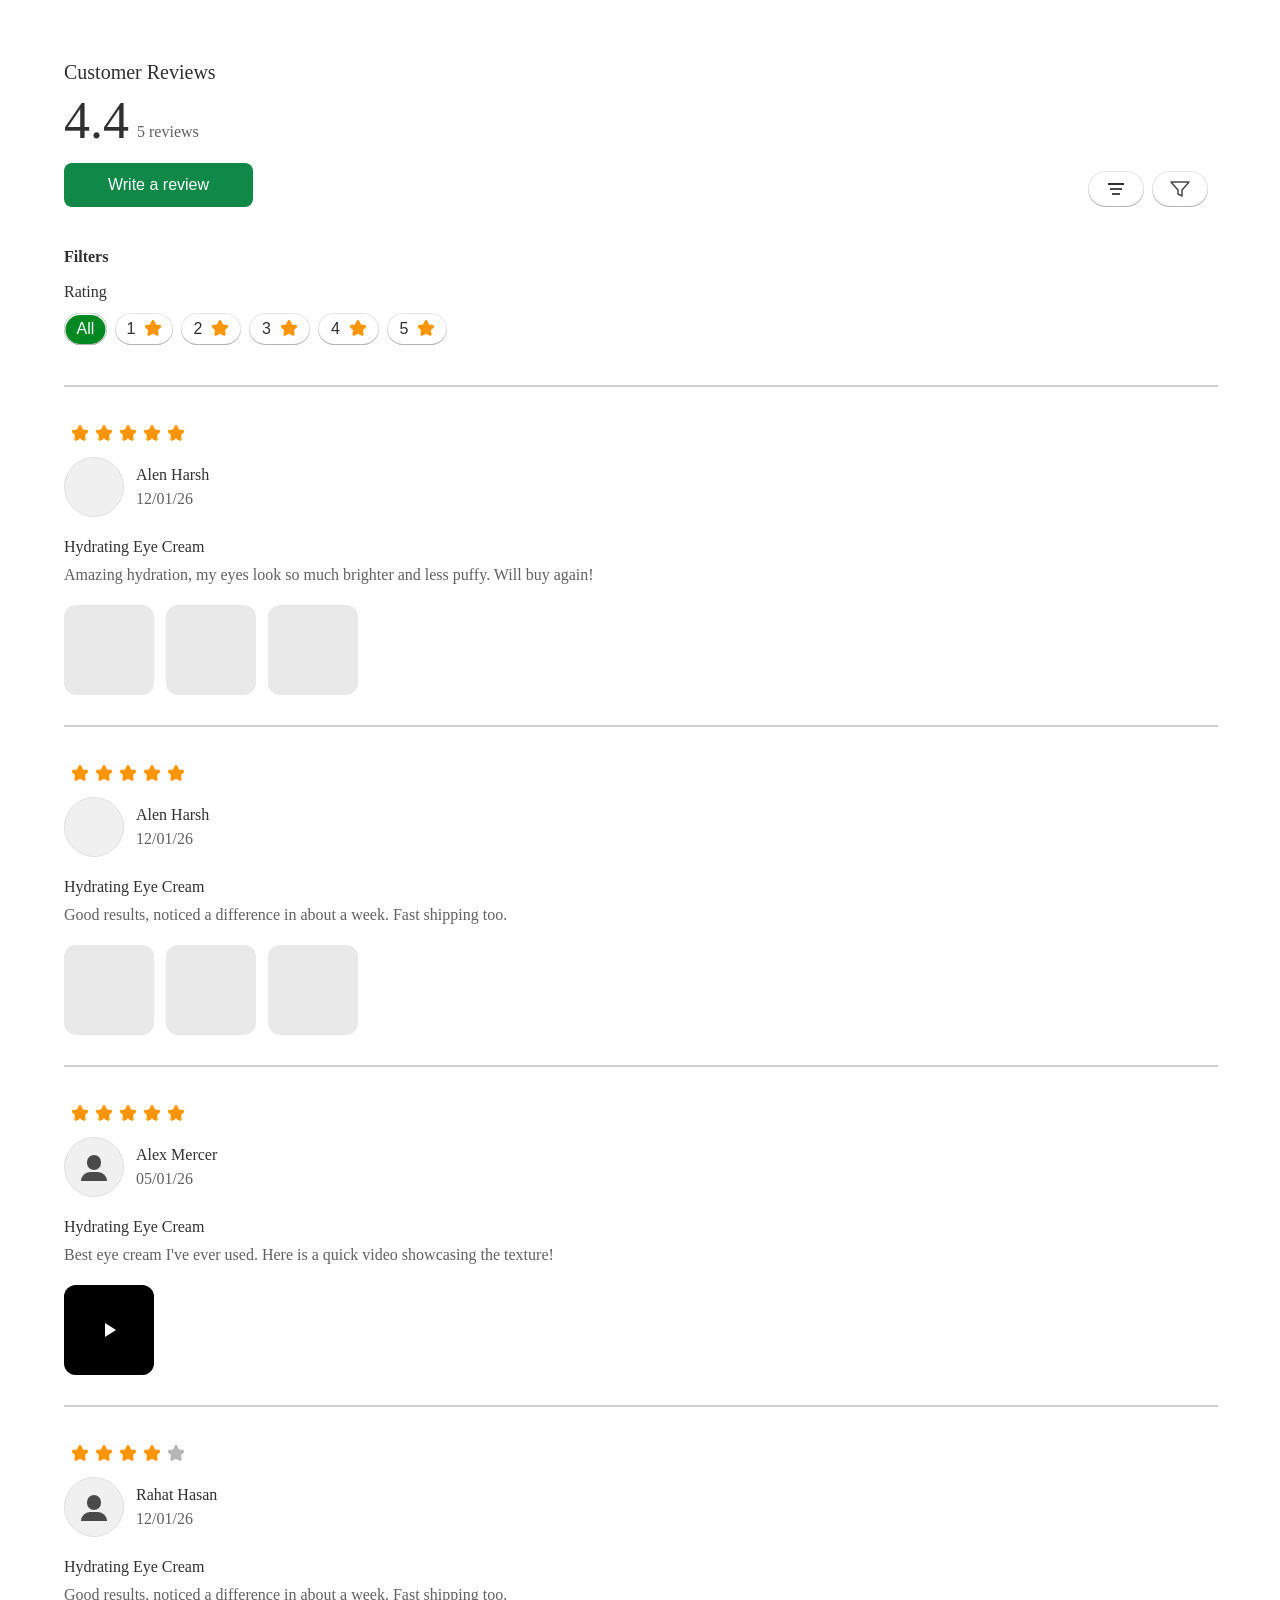
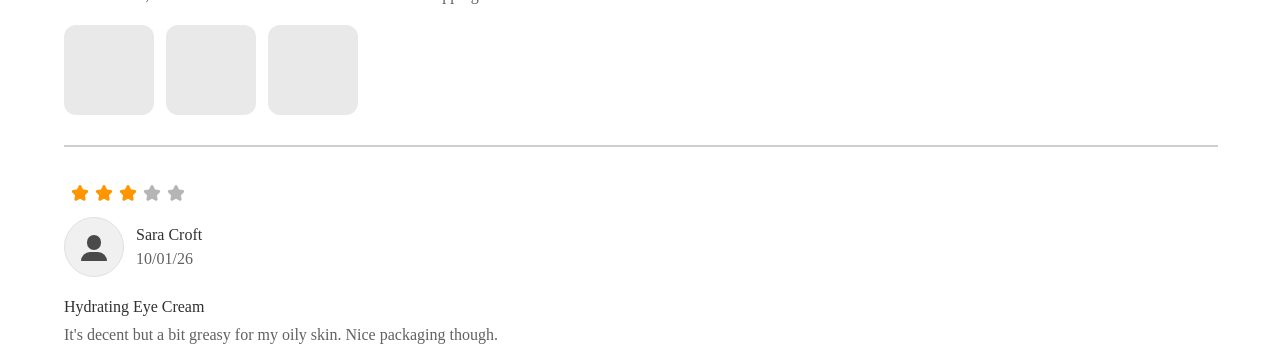
==== commit f95d97e7: "updated class names" ====
--- a/section-4/index.html
+++ b/section-4/index.html
@@ -71,10 +71,6 @@
                             <button class="qr-menu-item" data-sort="videos-first">
                                 <div class="qr-menu-item-blank"></div>
                                 <span class="qr-menu-item-text">Videos first</span>
-                            </button>
-                            <button class="qr-menu-item" data-sort="most-helpful">
-                                <div class="qr-menu-item-blank"></div>
-                                <span class="qr-menu-item-text">Most helpful</span>
                             </button>
                         </div>
                     </div>
@@ -310,9 +306,7 @@
                     { type: "image", url: "https://images.unsplash.com/photo-1608248597279-f99d160bfcbc?auto=format&fit=crop&w=300&h=300&q=80" },
                     { type: "image", url: "https://images.unsplash.com/photo-1612817288484-6f916006741a?auto=format&fit=crop&w=300&h=300&q=80" },
                     { type: "image", url: "https://images.unsplash.com/photo-1620916566398-39f1143ab7be?auto=format&fit=crop&w=300&h=300&q=80" }
-                ],
-                helpfulCount: 5,
-                voted: false
+                ]
             },
             {
                 id: 2,
@@ -326,9 +320,7 @@
                     { type: "image", url: "https://images.unsplash.com/photo-1608248597279-f99d160bfcbc?auto=format&fit=crop&w=300&h=300&q=80" },
                     { type: "image", url: "https://images.unsplash.com/photo-1612817288484-6f916006741a?auto=format&fit=crop&w=300&h=300&q=80" },
                     { type: "image", url: "https://images.unsplash.com/photo-1620916566398-39f1143ab7be?auto=format&fit=crop&w=300&h=300&q=80" }
-                ],
-                helpfulCount: 12,
-                voted: false
+                ]
             },
             {
                 id: 3,
@@ -342,9 +334,7 @@
                     { type: "image", url: "https://images.unsplash.com/photo-1608248597279-f99d160bfcbc?auto=format&fit=crop&w=300&h=300&q=80" },
                     { type: "image", url: "https://images.unsplash.com/photo-1612817288484-6f916006741a?auto=format&fit=crop&w=300&h=300&q=80" },
                     { type: "image", url: "https://images.unsplash.com/photo-1620916566398-39f1143ab7be?auto=format&fit=crop&w=300&h=300&q=80" }
-                ],
-                helpfulCount: 8,
-                voted: false
+                ]
             },
             {
                 id: 4,
@@ -354,9 +344,7 @@
                 date: "10/01/26",
                 productName: "Hydrating Eye Cream",
                 body: "It's decent but a bit greasy for my oily skin. Nice packaging though.",
-                media: [],
-                helpfulCount: 2,
-                voted: false
+                media: []
             },
             {
                 id: 5,
@@ -368,9 +356,7 @@
                 body: "Best eye cream I've ever used. Here is a quick video showcasing the texture!",
                 media: [
                     { type: "video", url: "https://assets.mixkit.co/videos/preview/mixkit-skin-cream-being-applied-41882-large.mp4" }
-                ],
-                helpfulCount: 15,
-                voted: false
+                ]
             }
         ];
         document.addEventListener('DOMContentLoaded', () => {
@@ -388,7 +374,12 @@
             let selectedRating = 0;
             // Restore sort & filter from sessionStorage so selections survive page refreshes
             let currentFilter = sessionStorage.getItem('qr_filter') || 'All';
+            const allowedSorts = ['highest', 'lowest', 'pictures-first', 'videos-first', 'only-pictures'];
             let currentSort = sessionStorage.getItem('qr_sort') || 'highest';
+            if (!allowedSorts.includes(currentSort)) {
+                currentSort = 'highest';
+                sessionStorage.setItem('qr_sort', currentSort);
+            }
 
             // Initial reviews dataset
             const reviewsData = window.qorixReviewQuickReviewWidget || [];
@@ -431,8 +422,6 @@
                         const aHasVid = a.media && a.media.some(m => m.type === 'video') ? 1 : 0;
                         const bHasVid = b.media && b.media.some(m => m.type === 'video') ? 1 : 0;
                         return bHasVid - aHasVid;
-                    } else if (currentSort === 'most-helpful') {
-                        return b.helpfulCount - a.helpfulCount;
                     }
                     return 0;
                 });
--- a/section-4/style.css
+++ b/section-4/style.css
@@ -1,18 +1,4 @@
-* {
-  box-sizing: border-box;
-  margin: 0;
-  padding: 0;
-  font-family: 'Inter', sans-serif;
-}
-
-body {
-  /* min-height: 1600px; */
-  position: relative;
-  margin: 0;
-}
-
-/* Frame 335 (Outer wrapper) */
-.qr-frame {
+[data-section="qorix-review-quick-review-widget"] .qr-frame {
   position: relative;
   width: 100%;
   min-height: 100vh;
@@ -21,7 +7,7 @@
 }
 
 /* Frame 443 (Centered inner content wrapper) */
-.qr-container {
+[data-section="qorix-review-quick-review-widget"] .qr-container {
   display: flex;
   flex-direction: column;
   align-items: center;
@@ -34,7 +20,7 @@
 }
 
 /* Frame 442 (Header bar) */
-.qr-header {
+[data-section="qorix-review-quick-review-widget"] .qr-header {
   display: flex;
   flex-direction: row;
   justify-content: space-between;
@@ -51,7 +37,7 @@
 }
 
 /* Frame 441 */
-.qr-header-left {
+[data-section="qorix-review-quick-review-widget"] .qr-header-left {
   display: flex;
   flex-direction: column;
   align-items: flex-start;
@@ -68,7 +54,7 @@
 }
 
 /* Frame 339 */
-.qr-header-title-block {
+[data-section="qorix-review-quick-review-widget"] .qr-header-title-block {
   display: flex;
   flex-direction: column;
   align-items: flex-start;
@@ -86,7 +72,7 @@
 }
 
 /* Frame 383 */
-.qr-header-title-container {
+[data-section="qorix-review-quick-review-widget"] .qr-header-title-container {
   display: flex;
   flex-direction: column;
   align-items: flex-start;
@@ -104,19 +90,14 @@
 }
 
 /* Customer Reviews */
-.qr-header-title {
+[data-section="qorix-review-quick-review-widget"] .qr-header-title {
   width: 100%;
   max-width: 352px;
   height: auto;
-
-
-
   font-weight: 500;
   font-size: 20px;
   line-height: 24px;
-
   color: #303030;
-
   flex: none;
   order: 0;
   align-self: stretch;
@@ -124,17 +105,15 @@
 }
 
 /* Frame 328 */
-.qr-rating-row {
+[data-section="qorix-review-quick-review-widget"] .qr-rating-row {
   display: flex;
   flex-direction: row;
   align-items: flex-end;
   padding: 0px;
   gap: 8px;
-
   width: 100%;
   max-width: 352px;
   height: auto;
-
   flex: none;
   order: 1;
   align-self: stretch;
@@ -142,7 +121,7 @@
 }
 
 /* Frame 254 */
-.qr-rating-num-container {
+[data-section="qorix-review-quick-review-widget"] .qr-rating-num-container {
   display: flex;
   flex-direction: row;
   justify-content: center;
@@ -158,7 +137,7 @@
 }
 
 /* 4.9 */
-.qr-rating-num {
+[data-section="qorix-review-quick-review-widget"] .qr-rating-num {
   width: auto;
   height: auto;
 
@@ -179,7 +158,7 @@
 }
 
 /* 24 reviews */
-.qr-rating-meta {
+[data-section="qorix-review-quick-review-widget"] .qr-rating-meta {
   width: 84px;
   height: 20px;
 
@@ -200,7 +179,7 @@
 }
 
 /* Frame 394 */
-.qr-btn-green {
+[data-section="qorix-review-quick-review-widget"] .qr-btn-green {
   display: flex;
   flex-direction: row;
   justify-content: center;
@@ -222,7 +201,7 @@
 }
 
 /* Write a review */
-.qr-btn-text {
+[data-section="qorix-review-quick-review-widget"] .qr-btn-text {
   width: 109px;
   height: 20px;
 
@@ -240,7 +219,7 @@
 }
 
 /* Frame 416 */
-.qr-header-right {
+[data-section="qorix-review-quick-review-widget"] .qr-header-right {
   display: flex;
   flex-direction: row;
   align-items: flex-start;
@@ -257,7 +236,7 @@
 }
 
 /* Button */
-.qr-icon-pill {
+[data-section="qorix-review-quick-review-widget"] .qr-icon-pill {
   display: flex;
   flex-direction: row;
   justify-content: center;
@@ -280,12 +259,12 @@
   flex-grow: 0;
 }
 
-.qr-icon-pill+.qr-icon-pill {
+[data-section="qorix-review-quick-review-widget"] .qr-icon-pill+.qr-icon-pill {
   order: 1;
 }
 
 /* Icon */
-.qr-icon-sort {
+[data-section="qorix-review-quick-review-widget"] .qr-icon-sort {
   width: 24px;
   height: 24px;
   position: relative;
@@ -296,18 +275,17 @@
 }
 
 /* Vector */
-.qr-vector-sort-1 {
+[data-section="qorix-review-quick-review-widget"] .qr-vector-sort-1 {
   position: absolute;
   left: 15%;
   right: 15%;
   top: 26.25%;
   bottom: 66.25%;
-
   background: #303030;
 }
 
 /* Vector */
-.qr-vector-sort-2 {
+[data-section="qorix-review-quick-review-widget"] .qr-vector-sort-2 {
   position: absolute;
   left: 33.75%;
   right: 33.75%;
@@ -318,7 +296,7 @@
 }
 
 /* Vector */
-.qr-vector-sort-3 {
+[data-section="qorix-review-quick-review-widget"] .qr-vector-sort-3 {
   position: absolute;
   left: 23.75%;
   right: 23.75%;
@@ -329,7 +307,7 @@
 }
 
 /* Frame (Filter Icon) */
-.qr-icon-filter {
+[data-section="qorix-review-quick-review-widget"] .qr-icon-filter {
   position: absolute;
   width: 24px;
   height: 24px;
@@ -342,7 +320,7 @@
 }
 
 /* Frame 440 */
-.qr-content-area {
+[data-section="qorix-review-quick-review-widget"] .qr-content-area {
   display: flex;
   flex-direction: column;
   align-items: flex-start;
@@ -359,7 +337,7 @@
 }
 
 /* Frame 437 */
-.qr-filters {
+[data-section="qorix-review-quick-review-widget"] .qr-filters {
   display: flex;
   flex-direction: column;
   align-items: flex-start;
@@ -376,7 +354,7 @@
 }
 
 /* Filters Title */
-.qr-filters-title {
+[data-section="qorix-review-quick-review-widget"] .qr-filters-title {
   width: 383px;
   height: 19px;
 
@@ -395,7 +373,7 @@
 }
 
 /* Frame 439 */
-.qr-rating-filter-container {
+[data-section="qorix-review-quick-review-widget"] .qr-rating-filter-container {
   display: flex;
   flex-direction: column;
   align-items: flex-start;
@@ -412,7 +390,7 @@
 }
 
 /* Rating Label */
-.qr-rating-label {
+[data-section="qorix-review-quick-review-widget"] .qr-rating-label {
   width: 383px;
   height: 19px;
 
@@ -431,7 +409,7 @@
 }
 
 /* Frame 438 */
-.qr-filter-pills {
+[data-section="qorix-review-quick-review-widget"] .qr-filter-pills {
   display: flex;
   flex-direction: row;
   align-items: flex-start;
@@ -448,7 +426,7 @@
 }
 
 /* Button */
-.qr-pill {
+[data-section="qorix-review-quick-review-widget"] .qr-pill {
   display: flex;
   flex-direction: row;
   justify-content: center;
@@ -474,37 +452,37 @@
   flex-grow: 0;
 }
 
-.qr-pill-all {
+[data-section="qorix-review-quick-review-widget"] .qr-pill-all {
   width: 43px;
 }
 
-.qr-pill-1 {
+[data-section="qorix-review-quick-review-widget"] .qr-pill-1 {
   width: 58px;
 }
 
-.qr-pill-2 {
+[data-section="qorix-review-quick-review-widget"] .qr-pill-2 {
   width: 60px;
 }
 
-.qr-pill-3 {
+[data-section="qorix-review-quick-review-widget"] .qr-pill-3 {
   width: 61px;
 }
 
-.qr-pill-4 {
+[data-section="qorix-review-quick-review-widget"] .qr-pill-4 {
   width: 61px;
 }
 
-.qr-pill-5 {
+[data-section="qorix-review-quick-review-widget"] .qr-pill-5 {
   width: 60px;
 }
 
-.qr-pill.active {
+[data-section="qorix-review-quick-review-widget"] .qr-pill.active {
   background: var(---color-secondary);
   color: #FFFFFF;
 }
 
 /* Star inside pill */
-.qr-pill .qr-star-filled {
+[data-section="qorix-review-quick-review-widget"] .qr-pill .qr-star-filled {
   width: 24px;
   height: 24px;
   position: relative;
@@ -517,7 +495,7 @@
   flex-grow: 0;
 }
 
-.qr-pill .qr-star-filled svg {
+[data-section="qorix-review-quick-review-widget"] .qr-pill .qr-star-filled svg {
   position: absolute;
   left: 15.97%;
   right: 15.98%;
@@ -528,7 +506,7 @@
 }
 
 /* Frame 436 */
-.qr-reviews {
+[data-section="qorix-review-quick-review-widget"] .qr-reviews {
   display: flex;
   flex-direction: column;
   align-items: flex-start;
@@ -545,7 +523,7 @@
 }
 
 /* Line 9 */
-.qr-line-9 {
+[data-section="qorix-review-quick-review-widget"] .qr-line-9 {
   width: 100%;
   height: 0px;
   border: 1px solid #CFCFCF;
@@ -557,7 +535,7 @@
 }
 
 /* Frame 421 */
-.qr-reviews-list {
+[data-section="qorix-review-quick-review-widget"] .qr-reviews-list {
   display: flex;
   flex-direction: column;
   align-items: flex-start;
@@ -574,7 +552,7 @@
 }
 
 /* Frame 419, 421 (Review container) */
-.qr-review-item {
+[data-section="qorix-review-quick-review-widget"] .qr-review-item {
   display: flex;
   flex-direction: column;
   align-items: flex-start;
@@ -590,7 +568,7 @@
 }
 
 /* Frame 261 */
-.qr-review-stars-user-block {
+[data-section="qorix-review-quick-review-widget"] .qr-review-stars-user-block {
   display: flex;
   flex-direction: column;
   align-items: flex-start;
@@ -607,7 +585,7 @@
 }
 
 /* Frame 254 */
-.qr-review-stars-row {
+[data-section="qorix-review-quick-review-widget"] .qr-review-stars-row {
   display: flex;
   flex-direction: row;
   align-items: flex-start;
@@ -622,7 +600,7 @@
 }
 
 /* star-filled inside review */
-.qr-review-star-item {
+[data-section="qorix-review-quick-review-widget"] .qr-review-star-item {
   width: 24px;
   height: 24px;
   position: relative;
@@ -631,7 +609,7 @@
   flex-grow: 0;
 }
 
-.qr-review-star-item svg {
+[data-section="qorix-review-quick-review-widget"] .qr-review-star-item svg {
   position: absolute;
   left: 15.97%;
   right: 15.98%;
@@ -641,7 +619,7 @@
   height: 24px;
 }
 
-.qr-review-user-row {
+[data-section="qorix-review-quick-review-widget"] .qr-review-user-row {
   display: flex;
   flex-direction: column;
   align-items: flex-start;
@@ -658,7 +636,7 @@
   flex-grow: 0;
 }
 
-.qr-review-user-meta-block {
+[data-section="qorix-review-quick-review-widget"] .qr-review-user-meta-block {
   display: flex;
   flex-direction: row;
   align-items: center;
@@ -673,7 +651,7 @@
 }
 
 
-.qr-review-avatar {
+[data-section="qorix-review-quick-review-widget"] .qr-review-avatar {
   box-sizing: border-box;
   width: 60px;
   height: 60px;
@@ -687,7 +665,7 @@
   background-color: #F0F0F0;
 }
 
-.qr-user-placeholder-icon {
+[data-section="qorix-review-quick-review-widget"] .qr-user-placeholder-icon {
   position: absolute;
   width: 40px;
   height: 40px;
@@ -695,7 +673,7 @@
   top: calc(50% - 40px/2);
 }
 
-.qr-user-placeholder-vector-1 {
+[data-section="qorix-review-quick-review-widget"] .qr-user-placeholder-vector-1 {
   position: absolute;
   left: 32.03%;
   right: 32.03%;
@@ -705,7 +683,7 @@
   border-radius: 50%;
 }
 
-.qr-user-placeholder-vector-2 {
+[data-section="qorix-review-quick-review-widget"] .qr-user-placeholder-vector-2 {
   position: absolute;
   left: 18.69%;
   right: 18.69%;
@@ -715,7 +693,7 @@
   border-radius: 12px 12px 0 0;
 }
 
-.qr-review-user-text-block {
+[data-section="qorix-review-quick-review-widget"] .qr-review-user-text-block {
   display: flex;
   flex-direction: column;
   justify-content: center;
@@ -730,7 +708,7 @@
 }
 
 
-.qr-review-user-name {
+[data-section="qorix-review-quick-review-widget"] .qr-review-user-name {
   height: 20px;
   width: auto;
   white-space: nowrap;
@@ -743,7 +721,7 @@
   flex-grow: 0;
 }
 
-.qr-review-user-date {
+[data-section="qorix-review-quick-review-widget"] .qr-review-user-date {
   width: auto;
   height: 20px;
   white-space: nowrap;
@@ -756,7 +734,7 @@
 }
 
 
-.qr-review-text-block {
+[data-section="qorix-review-quick-review-widget"] .qr-review-text-block {
   display: flex;
   flex-direction: column;
   align-items: flex-start;
@@ -774,7 +752,7 @@
 }
 
 
-.qr-review-product-name {
+[data-section="qorix-review-quick-review-widget"] .qr-review-product-name {
   width: 100%;
   max-width: 846px;
   height: auto;
@@ -788,7 +766,7 @@
   flex-grow: 0;
 }
 
-.qr-review-body-text {
+[data-section="qorix-review-quick-review-widget"] .qr-review-body-text {
   width: 100%;
   max-width: 846px;
   height: auto;
@@ -801,7 +779,7 @@
   flex-grow: 0;
 }
 
-.qr-review-media-row {
+[data-section="qorix-review-quick-review-widget"] .qr-review-media-row {
   display: flex;
   flex-direction: row;
   align-items: flex-start;
@@ -816,7 +794,7 @@
 }
 
 
-.qr-review-thumb {
+[data-section="qorix-review-quick-review-widget"] .qr-review-thumb {
   width: 90px;
   height: 90px;
   border-radius: 12px;
@@ -827,23 +805,23 @@
   flex-grow: 0;
 }
 
-.qr-review-thumb-1 {
+[data-section="qorix-review-quick-review-widget"] .qr-review-thumb-1 {
   background-image: url('https://images.unsplash.com/photo-1608248597279-f99d160bfcbc?auto=format&fit=crop&w=90&h=90&q=80');
   order: 0;
 }
 
-.qr-review-thumb-2 {
+[data-section="qorix-review-quick-review-widget"] .qr-review-thumb-2 {
   background-image: url('https://images.unsplash.com/photo-1612817288484-6f916006741a?auto=format&fit=crop&w=90&h=90&q=80');
   order: 1;
 }
 
-.qr-review-thumb-3 {
+[data-section="qorix-review-quick-review-widget"] .qr-review-thumb-3 {
   background-image: url('https://images.unsplash.com/photo-1620916566398-39f1143ab7be?auto=format&fit=crop&w=90&h=90&q=80');
   order: 2;
 }
 
 
-.qr-review-divider {
+[data-section="qorix-review-quick-review-widget"] .qr-review-divider {
   width: 100%;
   height: 0px;
   border: 1px solid #CFCFCF;
@@ -854,7 +832,7 @@
 }
 
 
-.qr-form-card {
+[data-section="qorix-review-quick-review-widget"] .qr-form-card {
   box-sizing: border-box;
   display: flex;
   flex-direction: column;
@@ -879,12 +857,12 @@
   overflow-x: hidden;
 }
 
-.qr-form-card.hidden {
+[data-section="qorix-review-quick-review-widget"] .qr-form-card.hidden {
   display: none;
 }
 
-/* Frame 410 */
-.qr-form-header {
+
+[data-section="qorix-review-quick-review-widget"] .qr-form-header {
   display: flex;
   flex-direction: row;
   justify-content: space-between;
@@ -901,7 +879,7 @@
 }
 
 /* Title+Designation */
-.qr-form-title-designation {
+[data-section="qorix-review-quick-review-widget"] .qr-form-title-designation {
   display: flex;
   flex-direction: row;
   align-items: center;
@@ -915,7 +893,7 @@
 }
 
 /* Frame 400 */
-.qr-form-avatar {
+[data-section="qorix-review-quick-review-widget"] .qr-form-avatar {
   width: 56px;
   height: 56px;
   background: url(.jpg), #108848;
@@ -927,7 +905,7 @@
 }
 
 /* Frame inside Frame 400 */
-.qr-form-avatar-icon-container {
+[data-section="qorix-review-quick-review-widget"] .qr-form-avatar-icon-container {
   position: absolute;
   width: 26px;
   height: 26px;
@@ -936,7 +914,7 @@
 }
 
 /* Vector inside Frame */
-.qr-form-avatar-icon-container svg {
+[data-section="qorix-review-quick-review-widget"] .qr-form-avatar-icon-container svg {
   position: absolute;
   left: 12.5%;
   right: 9.37%;
@@ -947,7 +925,7 @@
 }
 
 /* Frame 352 */
-.qr-form-title-text-block {
+[data-section="qorix-review-quick-review-widget"] .qr-form-title-text-block {
   display: flex;
   flex-direction: column;
   align-items: flex-start;
@@ -963,7 +941,7 @@
 }
 
 /* Frame 350 */
-.qr-form-title-row {
+[data-section="qorix-review-quick-review-widget"] .qr-form-title-row {
   display: flex;
   flex-direction: row;
   align-items: center;
@@ -980,7 +958,7 @@
 }
 
 /* How was your experience? */
-.qr-form-title-text {
+[data-section="qorix-review-quick-review-widget"] .qr-form-title-text {
   width: 257px;
   height: 20px;
   font-weight: 500;
@@ -993,7 +971,7 @@
 }
 
 /* Your feedback helps others */
-.qr-form-subtitle-text {
+[data-section="qorix-review-quick-review-widget"] .qr-form-subtitle-text {
   width: 257px;
   height: 20px;
   font-size: 1rem;
@@ -1006,7 +984,7 @@
 }
 
 /* Close Button Frame */
-.qr-form-close-btn {
+[data-section="qorix-review-quick-review-widget"] .qr-form-close-btn {
   margin: 0 auto;
   width: 24px;
   height: 24px;
@@ -1020,7 +998,7 @@
 }
 
 /* Vector inside Close Button Frame */
-.qr-form-close-btn svg {
+[data-section="qorix-review-quick-review-widget"] .qr-form-close-btn svg {
   position: absolute;
   left: 25%;
   right: 25%;
@@ -1031,7 +1009,7 @@
 }
 
 /* Frame 402 */
-.qr-form-rating-field {
+[data-section="qorix-review-quick-review-widget"] .qr-form-rating-field {
   display: flex;
   flex-direction: column;
   align-items: flex-start;
@@ -1046,7 +1024,7 @@
 }
 
 /* Your rating * */
-.qr-form-rating-label {
+[data-section="qorix-review-quick-review-widget"] .qr-form-rating-label {
   width: 271px;
   height: 20px;
   font-weight: 500;
@@ -1059,7 +1037,7 @@
 }
 
 /* Frame 401 */
-.qr-form-rating-stars-row {
+[data-section="qorix-review-quick-review-widget"] .qr-form-rating-stars-row {
   display: flex;
   flex-direction: row;
   align-items: flex-start;
@@ -1074,7 +1052,7 @@
 }
 
 /* star-filled in form */
-.qr-form-star-item {
+[data-section="qorix-review-quick-review-widget"] .qr-form-star-item {
   width: 28px;
   height: 28px;
   position: relative;
@@ -1086,7 +1064,7 @@
 }
 
 /* Vector inside star-filled */
-.qr-form-star-item svg {
+[data-section="qorix-review-quick-review-widget"] .qr-form-star-item svg {
   box-sizing: border-box;
   position: absolute;
   left: 15.97%;
@@ -1097,21 +1075,21 @@
   height: 18.29px;
 }
 
-.qr-form-star-item svg path {
+[data-section="qorix-review-quick-review-widget"] .qr-form-star-item svg path {
   fill: #FFFFFF;
   stroke: #606060;
   stroke-width: 1.3px;
   transition: fill 0.2s, stroke 0.2s;
 }
 
-.qr-form-star-item.selected svg path,
-.qr-form-star-item.hovered svg path {
+[data-section="qorix-review-quick-review-widget"] .qr-form-star-item.selected svg path,
+[data-section="qorix-review-quick-review-widget"] .qr-form-star-item.hovered svg path {
   fill: #FF9500;
   stroke: #FF9500;
 }
 
 /* Frame 403 */
-.qr-form-review-field {
+[data-section="qorix-review-quick-review-widget"] .qr-form-review-field {
   display: flex;
   flex-direction: column;
   align-items: flex-start;
@@ -1128,26 +1106,20 @@
 }
 
 /* Your review * */
-.qr-form-review-label {
+[data-section="qorix-review-quick-review-widget"] .qr-form-review-label {
   width: 100%;
   height: 16px;
-
-
-
   font-weight: 500;
   font-size: 13px;
   line-height: 16px;
-
   color: #303030;
-
-  flex: none;
-  order: 0;
-  align-self: stretch;
-  flex-grow: 0;
-}
-
-/* Frame 108 */
-.qr-form-textarea-container {
+  flex: none;
+  order: 0;
+  align-self: stretch;
+  flex-grow: 0;
+}
+
+[data-section="qorix-review-quick-review-widget"] .qr-form-textarea-container {
   box-sizing: border-box;
   display: flex;
   flex-direction: row;
@@ -1167,7 +1139,7 @@
   flex-grow: 0;
 }
 
-.qr-form-textarea {
+[data-section="qorix-review-quick-review-widget"] .qr-form-textarea {
   width: 100%;
   height: 100%;
   border: none;
@@ -1183,34 +1155,27 @@
 }
 
 /* Tell us what you loved or didn’t like... */
-.qr-form-textarea::placeholder {
+[data-section="qorix-review-quick-review-widget"] .qr-form-textarea::placeholder {
   width: 228px;
   height: 16px;
-
-
-
   font-weight: 500;
   font-size: 13px;
   line-height: 16px;
-
   color: #616161;
-
-  flex: none;
-  order: 0;
-  flex-grow: 0;
-}
-
-/* Frame 406 */
-.qr-form-name-email-row {
+  flex: none;
+  order: 0;
+  flex-grow: 0;
+}
+
+
+[data-section="qorix-review-quick-review-widget"] .qr-form-name-email-row {
   display: flex;
   flex-direction: row;
   align-items: flex-start;
   padding: 0px;
   gap: 16px;
-
   width: 100%;
   height: 62px;
-
   flex: none;
   align-self: stretch;
   flex-grow: 0;
@@ -1218,33 +1183,26 @@
 }
 
 /* Frame 404 */
-.qr-form-name-field {
+[data-section="qorix-review-quick-review-widget"] .qr-form-name-field {
   display: flex;
   flex-direction: column;
   align-items: flex-start;
   padding: 0px;
   gap: 6px;
-
   flex: 1 1 0;
   min-width: 0;
   height: 62px;
-
   order: 0;
 }
 
 /* Your name * */
-.qr-form-name-label {
+[data-section="qorix-review-quick-review-widget"] .qr-form-name-label {
   width: 100%;
   height: 16px;
-
-
-
   font-weight: 500;
   font-size: 13px;
   line-height: 16px;
-
   color: #303030;
-
   flex: none;
   order: 0;
   align-self: stretch;
@@ -1252,34 +1210,29 @@
 }
 
 /* Frame 107 */
-.qr-form-input-container {
+[data-section="qorix-review-quick-review-widget"] .qr-form-input-container {
   box-sizing: border-box;
   display: flex;
   flex-direction: row;
   align-items: center;
   padding: 12px 8px 12px 12px;
   gap: 8px;
-
   width: 100%;
   height: 40px;
-
   border: 1px solid #B8B8B8;
   border-radius: 8px;
-
-  flex: none;
-  order: 1;
-  align-self: stretch;
-  flex-grow: 0;
-}
-
-.qr-form-input {
+  flex: none;
+  order: 1;
+  align-self: stretch;
+  flex-grow: 0;
+}
+
+[data-section="qorix-review-quick-review-widget"] .qr-form-input {
   width: 100%;
   height: 100%;
   border: none;
   outline: none;
   background: transparent;
-
-
   font-weight: 500;
   font-size: 13px;
   line-height: 16px;
@@ -1287,51 +1240,38 @@
 }
 
 /* Enter your name */
-.qr-form-name-field .qr-form-input::placeholder {
+[data-section="qorix-review-quick-review-widget"] .qr-form-name-field .qr-form-input::placeholder {
   width: 102px;
   height: 16px;
-
-
-
   font-weight: 500;
   font-size: 13px;
   line-height: 16px;
-
   color: #616161;
-
-  flex: none;
-  order: 0;
-  flex-grow: 0;
-}
-
-/* Frame 405 */
-.qr-form-email-field {
+  flex: none;
+  order: 0;
+  flex-grow: 0;
+}
+
+[data-section="qorix-review-quick-review-widget"] .qr-form-email-field {
   display: flex;
   flex-direction: column;
   align-items: flex-start;
   padding: 0px;
   gap: 6px;
-
   flex: 1 1 0;
   min-width: 0;
   height: 62px;
-
   order: 1;
 }
 
 /* Email (Optional) */
-.qr-form-email-label {
+[data-section="qorix-review-quick-review-widget"] .qr-form-email-label {
   width: 100%;
   height: 16px;
-
-
-
   font-weight: 500;
   font-size: 13px;
   line-height: 16px;
-
   color: #303030;
-
   flex: none;
   order: 0;
   align-self: stretch;
@@ -1339,34 +1279,27 @@
 }
 
 /* Enter your email */
-.qr-form-email-field .qr-form-input::placeholder {
+[data-section="qorix-review-quick-review-widget"] .qr-form-email-field .qr-form-input::placeholder {
   width: 101px;
   height: 16px;
-
-
-
   font-weight: 500;
   font-size: 13px;
   line-height: 16px;
-
   color: #616161;
-
   flex: none;
   order: 0;
   flex-grow: 0;
 }
 
 /* Frame 409 */
-.qr-form-media-field {
+[data-section="qorix-review-quick-review-widget"] .qr-form-media-field {
   display: flex;
   flex-direction: column;
   align-items: center;
   padding: 0px;
   gap: 16px;
-
-  width: 100%;
-  height: auto;
-
+  width: 100%;
+  height: auto;
   flex: none;
   align-self: stretch;
   flex-grow: 0;
@@ -1374,7 +1307,7 @@
 }
 
 /* Frame 404 */
-.qr-form-media-inner-container {
+[data-section="qorix-review-quick-review-widget"] .qr-form-media-inner-container {
   display: flex;
   flex-direction: column;
   align-items: flex-start;
@@ -1391,7 +1324,7 @@
 }
 
 /* Add media (optional) */
-.qr-form-media-label {
+[data-section="qorix-review-quick-review-widget"] .qr-form-media-label {
   width: 440px;
   height: 16px;
 
@@ -1410,7 +1343,7 @@
 }
 
 /* Frame 413 */
-.qr-form-upload-row {
+[data-section="qorix-review-quick-review-widget"] .qr-form-upload-row {
   display: flex;
   flex-direction: row;
   align-items: flex-start;
@@ -1427,7 +1360,7 @@
 }
 
 /* Content */
-.qr-form-upload-main {
+[data-section="qorix-review-quick-review-widget"] .qr-form-upload-main {
   box-sizing: border-box;
   display: flex;
   flex-direction: row;
@@ -1450,7 +1383,7 @@
 }
 
 /* Frame 412 */
-.qr-form-upload-main-inner {
+[data-section="qorix-review-quick-review-widget"] .qr-form-upload-main-inner {
   display: flex;
   flex-direction: row;
   align-items: center;
@@ -1466,7 +1399,7 @@
 }
 
 /* Frame */
-.qr-form-upload-icon-container {
+[data-section="qorix-review-quick-review-widget"] .qr-form-upload-icon-container {
   width: 24px;
   height: 24px;
   position: relative;
@@ -1477,7 +1410,7 @@
 }
 
 /* Vector */
-.qr-form-upload-icon-container svg {
+[data-section="qorix-review-quick-review-widget"] .qr-form-upload-icon-container svg {
   position: absolute;
   left: 12.5%;
   right: 12.5%;
@@ -1486,7 +1419,7 @@
 }
 
 /* Frame 411 */
-.qr-form-upload-text-block {
+[data-section="qorix-review-quick-review-widget"] .qr-form-upload-text-block {
   display: flex;
   flex-direction: column;
   justify-content: center;
@@ -1503,7 +1436,7 @@
 }
 
 /* Click to upload or drag and drop */
-.qr-form-upload-title-text {
+[data-section="qorix-review-quick-review-widget"] .qr-form-upload-title-text {
   width: 185px;
   height: 16px;
 
@@ -1520,7 +1453,7 @@
 }
 
 /* JPG, PNG, MP4, MOV up to 20MB each */
-.qr-form-upload-sub-text {
+[data-section="qorix-review-quick-review-widget"] .qr-form-upload-sub-text {
   width: 223px;
   height: 16px;
 
@@ -1540,7 +1473,7 @@
 }
 
 /* Content */
-.qr-form-upload-more {
+[data-section="qorix-review-quick-review-widget"] .qr-form-upload-more {
   box-sizing: border-box;
   display: flex;
   flex-direction: row;
@@ -1563,7 +1496,7 @@
 }
 
 /* Frame 412 */
-.qr-form-upload-more-inner {
+[data-section="qorix-review-quick-review-widget"] .qr-form-upload-more-inner {
   display: flex;
   flex-direction: column;
   justify-content: center;
@@ -1580,7 +1513,7 @@
 }
 
 /* Frame */
-.qr-form-upload-more-icon-container {
+[data-section="qorix-review-quick-review-widget"] .qr-form-upload-more-icon-container {
   width: 24px;
   height: 24px;
   position: relative;
@@ -1591,7 +1524,7 @@
 }
 
 /* Vector */
-.qr-form-upload-more-icon-container svg {
+[data-section="qorix-review-quick-review-widget"] .qr-form-upload-more-icon-container svg {
   position: absolute;
   left: 18.75%;
   right: 18.75%;
@@ -1600,7 +1533,7 @@
 }
 
 /* Add more */
-.qr-form-upload-more-text {
+[data-section="qorix-review-quick-review-widget"] .qr-form-upload-more-text {
   width: 56px;
   height: 16px;
 
@@ -1620,7 +1553,7 @@
 }
 
 /* Frame 394 */
-.qr-form-submit-btn {
+[data-section="qorix-review-quick-review-widget"] .qr-form-submit-btn {
   display: flex;
   flex-direction: row;
   justify-content: center;
@@ -1643,7 +1576,7 @@
 }
 
 /* Submit review */
-.qr-form-submit-btn-text {
+[data-section="qorix-review-quick-review-widget"] .qr-form-submit-btn-text {
   width: 109px;
   height: 20px;
 
@@ -1661,7 +1594,7 @@
 }
 
 /* Frame 407 */
-.qr-form-footer {
+[data-section="qorix-review-quick-review-widget"] .qr-form-footer {
   display: flex;
   flex-direction: row;
   align-items: flex-start;
@@ -1677,7 +1610,7 @@
 }
 
 /* Frame 408 */
-.qr-form-footer-lock-block {
+[data-section="qorix-review-quick-review-widget"].qr-form-footer-lock-block {
   display: flex;
   flex-direction: row;
   align-items: center;
@@ -1693,7 +1626,7 @@
 }
 
 /* Frame */
-.qr-form-footer-lock-icon {
+[data-section="qorix-review-quick-review-widget"] .qr-form-footer-lock-icon {
   width: 16px;
   height: 16px;
   position: relative;
@@ -1704,7 +1637,7 @@
 }
 
 /* Vector */
-.qr-form-footer-lock-icon svg {
+[data-section="qorix-review-quick-review-widget"] .qr-form-footer-lock-icon svg {
   position: absolute;
   left: 18.75%;
   right: 18.75%;
@@ -1715,7 +1648,7 @@
 }
 
 /* No account required */
-.qr-form-footer-lock-text {
+[data-section="qorix-review-quick-review-widget"] .qr-form-footer-lock-text {
   width: 127px;
   height: 16px;
 
@@ -1733,7 +1666,7 @@
 }
 
 /* · */
-.qr-form-footer-bullet {
+[data-section="qorix-review-quick-review-widget"] .qr-form-footer-bullet {
   width: 4px;
   height: 16px;
 
@@ -1751,7 +1684,7 @@
 }
 
 /* Your review is public */
-.qr-form-footer-public-text {
+[data-section="qorix-review-quick-review-widget"] .qr-form-footer-public-text {
   width: 128px;
   height: 16px;
 
@@ -1769,7 +1702,7 @@
 }
 
 /* Menu container (Sort Menu) */
-.qr-menu {
+[data-section="qorix-review-quick-review-widget"] .qr-menu {
   box-sizing: border-box;
   display: flex;
   flex-direction: column;
@@ -1789,12 +1722,12 @@
   z-index: 200;
 }
 
-.qr-menu.hidden {
+[data-section="qorix-review-quick-review-widget"] .qr-menu.hidden {
   display: none;
 }
 
 /* Menu item */
-.qr-menu-item {
+[data-section="qorix-review-quick-review-widget"] .qr-menu-item {
   display: flex;
   flex-direction: row;
   align-items: center;
@@ -1812,13 +1745,13 @@
   flex-grow: 0;
 }
 
-.qr-menu-item.active {
+[data-section="qorix-review-quick-review-widget"] .qr-menu-item.active {
   background: #F0F0F0;
   border-radius: 4px;
 }
 
 /* Blank indicator space */
-.qr-menu-item-blank {
+[data-section="qorix-review-quick-review-widget"] .qr-menu-item-blank {
   display: none;
   width: 20px;
   height: 20px;
@@ -1828,7 +1761,7 @@
 }
 
 /* Text inside menu item */
-.qr-menu-item-text {
+[data-section="qorix-review-quick-review-widget"] .qr-menu-item-text {
   width: auto;
   height: 20px;
 
@@ -1845,7 +1778,7 @@
 
 /* Custom Added Styles for dynamic features & responsiveness */
 
-.qr-modal-overlay {
+[data-section="qorix-review-quick-review-widget"] .qr-modal-overlay {
   position: fixed;
   top: 0;
   left: 0;
@@ -1857,68 +1790,12 @@
   transition: opacity 0.3s ease;
 }
 
-.qr-modal-overlay.hidden {
+[data-section="qorix-review-quick-review-widget"] .qr-modal-overlay.hidden {
   display: none;
 }
 
-/* Helpful Button Styling */
-.qr-review-helpful-row {
-  display: flex;
-  flex-direction: row;
-  justify-content: flex-start;
-  align-items: center;
-  margin-top: 10px;
-  width: 100%;
-}
-
-.qr-helpful-btn {
-  display: flex;
-  flex-direction: row;
-  align-items: center;
-  gap: 6px;
-  background: #FFFFFF;
-  border: 1px solid #D9D9D9;
-  border-radius: 99px;
-  padding: 6px 16px;
-  cursor: pointer;
-  transition: all 0.2s ease;
-}
-
-.qr-helpful-btn span {
-  font-family: 'Inter', sans-serif;
-  font-weight: 500;
-  font-size: 13px;
-  color: #616161;
-  line-height: 16px;
-}
-
-.qr-helpful-btn svg {
-  width: 14px;
-  height: 14px;
-  stroke: #616161;
-}
-
-.qr-helpful-btn:hover {
-  background: #F4F4F4;
-  border-color: #999999;
-}
-
-.qr-helpful-btn.voted {
-  background: #EAF7ED;
-  border-color: #108848;
-}
-
-.qr-helpful-btn.voted span {
-  color: #108848;
-}
-
-.qr-helpful-btn.voted svg {
-  stroke: #108848;
-  fill: #108848;
-}
-
 /* Video Thumbnail Styling */
-.qr-review-thumb-video {
+[data-section="qorix-review-quick-review-widget"] .qr-review-thumb-video {
   width: 90px;
   height: 90px;
   border-radius: 12px;
@@ -1930,13 +1807,13 @@
   flex-grow: 0;
 }
 
-.qr-review-thumb-video video {
+[data-section="qorix-review-quick-review-widget"] .qr-review-thumb-video video {
   width: 100%;
   height: 100%;
   object-fit: cover;
 }
 
-.qr-video-play-overlay {
+[data-section="qorix-review-quick-review-widget"] .qr-video-play-overlay {
   position: absolute;
   top: 0;
   left: 0;
@@ -1949,18 +1826,18 @@
   transition: opacity 0.2s;
 }
 
-.qr-video-play-overlay svg {
+[data-section="qorix-review-quick-review-widget"] .qr-video-play-overlay svg {
   width: 24px;
   height: 24px;
 }
 
-.qr-video-play-overlay.hidden {
+[data-section="qorix-review-quick-review-widget"] .qr-video-play-overlay.hidden {
   opacity: 0;
   pointer-events: none;
 }
 
 /* No reviews placeholder style */
-.qr-no-reviews {
+[data-section="qorix-review-quick-review-widget"] .qr-no-reviews {
   padding: 40px;
   text-align: center;
   font-family: 'Inter', sans-serif;
@@ -1971,114 +1848,114 @@
 
 /* Responsiveness Media Queries */
 @media (max-width: 768px) {
-  .qr-frame {
+  [data-section="qorix-review-quick-review-widget"] .qr-frame {
     margin-top: 20px;
     padding: 20px 0;
   }
 
-  .qr-container {
+  [data-section="qorix-review-quick-review-widget"] .qr-container {
     width: 92vw;
     gap: 24px;
   }
 
-  .qr-header {
+  [data-section="qorix-review-quick-review-widget"] .qr-header {
     flex-direction: column;
     align-items: flex-start;
     gap: 20px;
   }
 
-  .qr-header-left {
+  [data-section="qorix-review-quick-review-widget"] .qr-header-left {
     max-width: 100%;
     gap: 16px;
   }
 
-  .qr-header-right {
+  [data-section="qorix-review-quick-review-widget"] .qr-header-right {
     align-self: stretch;
     justify-content: flex-end;
     width: 100%;
   }
 
-  .qr-btn-green {
+  [data-section="qorix-review-quick-review-widget"] .qr-btn-green {
     width: 100%;
     max-width: none;
   }
 
-  .qr-content-area {
+  [data-section="qorix-review-quick-review-widget"] .qr-content-area {
     gap: 24px;
   }
 
-  .qr-filters {
+  [data-section="qorix-review-quick-review-widget"] .qr-filters {
     max-width: 100%;
     width: 100%;
   }
 
-  .qr-filter-pills {
+  [data-section="qorix-review-quick-review-widget"] .qr-filter-pills {
     width: 100%;
   }
 
-  .qr-pill {
+  [data-section="qorix-review-quick-review-widget"] .qr-pill {
     flex-grow: 1;
     text-align: center;
   }
 
-  .qr-review-item {
+  [data-section="qorix-review-quick-review-widget"] .qr-review-item {
     gap: 16px;
   }
 
-  .qr-review-stars-user-block {
+  [data-section="qorix-review-quick-review-widget"] .qr-review-stars-user-block {
     gap: 12px;
   }
 
-  .qr-review-user-meta-block {
+  [data-section="qorix-review-quick-review-widget"] .qr-review-user-meta-block {
     flex-wrap: wrap;
     height: auto;
   }
 
-  .qr-review-avatar {
+  [data-section="qorix-review-quick-review-widget"] .qr-review-avatar {
     width: 48px;
     height: 48px;
   }
 
-  .qr-review-user-text-block {
+  [data-section="qorix-review-quick-review-widget"] .qr-review-user-text-block {
     height: auto;
   }
 
-  .qr-form-name-email-row {
+  [data-section="qorix-review-quick-review-widget"] .qr-form-name-email-row {
     flex-direction: column;
     height: auto;
     gap: 16px;
   }
 
-  .qr-form-name-field,
-  .qr-form-email-field {
+  [data-section="qorix-review-quick-review-widget"] .qr-form-name-field,
+  [data-section="qorix-review-quick-review-widget"] .qr-form-email-field {
     width: 100%;
   }
 
-  .qr-form-media-field {
+  [data-section="qorix-review-quick-review-widget"] .qr-form-media-field {
     height: auto;
   }
 
-  .qr-form-media-inner-container {
+  [data-section="qorix-review-quick-review-widget"] .qr-form-media-inner-container {
     height: auto;
   }
 
-  .qr-form-upload-row {
+  [data-section="qorix-review-quick-review-widget"] .qr-form-upload-row {
     flex-direction: column;
     height: auto;
     gap: 12px;
   }
 
-  .qr-form-upload-main {
+  [data-section="qorix-review-quick-review-widget"] .qr-form-upload-main {
     width: 100%;
   }
 
-  .qr-form-upload-more {
+  [data-section="qorix-review-quick-review-widget"] .qr-form-upload-more {
     width: 100%;
     height: 60px;
     padding: 12px;
   }
 
-  .qr-form-upload-more-inner {
+  [data-section="qorix-review-quick-review-widget"] .qr-form-upload-more-inner {
     flex-direction: row;
     height: auto;
     gap: 8px;
